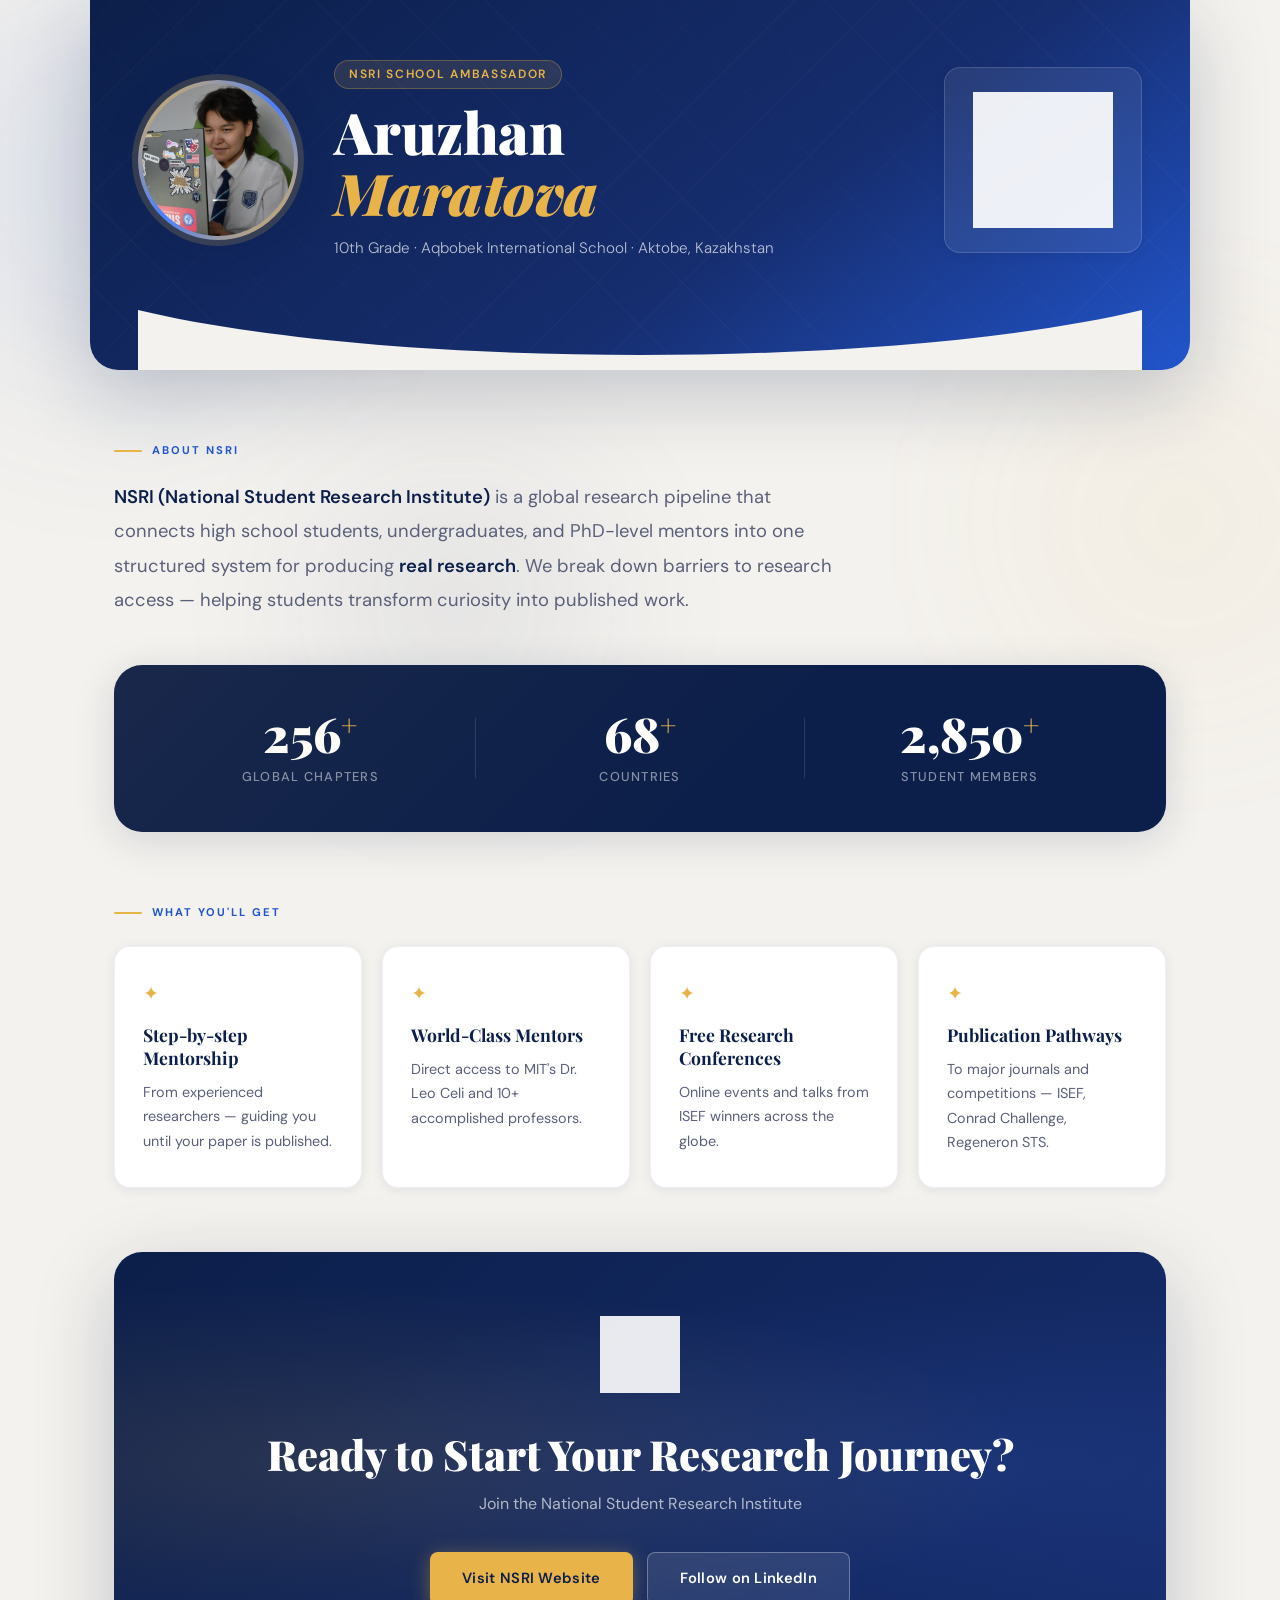
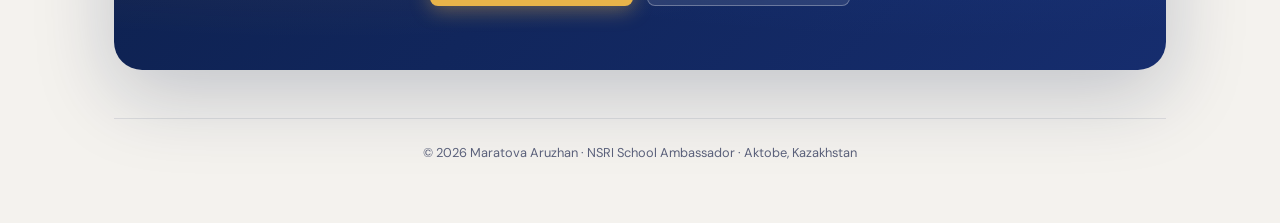
==== index.html @ dcc6707f "Update index.html" ====
<!DOCTYPE html>
<html lang="en">
<head>
  <meta charset="UTF-8">
  <meta name="viewport" content="width=device-width, initial-scale=1.0">
  <title>Aruzhan Maratova — NSRI Ambassador</title>
  <link rel="icon" type="image/png" href="assets/nsri-logo.png//Z">
  <link href="https://fonts.googleapis.com/css2?family=Playfair+Display:wght@700;900&family=DM+Sans:wght@300;400;500;600&display=swap" rel="stylesheet">
  <link rel="stylesheet" href="style.css">
</head>
<body>

  <!-- Ambient background orbs -->
  <div class="bg-orb orb-1"></div>
  <div class="bg-orb orb-2"></div>
  <div class="bg-orb orb-3"></div>

  <div class="page-wrapper">

    <!-- HEADER -->
    <header class="hero">
      <div class="hero-inner">

        <div class="profile-block">
          <div class="photo-ring">
            <img src="assets/aruzhan.jpeg"
                 alt="Aruzhan Maratova"
                 class="profile-photo">
          </div>

          <div class="hero-text">
            <span class="eyebrow">NSRI School Ambassador</span>
            <h1 class="hero-name">Aruzhan<br><em>Maratova</em></h1>
            <p class="hero-sub">10th Grade · Aqbobek International School · Aktobe, Kazakhstan</p>
          </div>
        </div>

        <div class="nsri-badge">
          <img src="[data-uri]"
               alt="NSRI Logo"
               class="nsri-logo-img">
        </div>

      </div>

      <!-- Decorative divider -->
      <div class="hero-divider">
        <svg viewBox="0 0 1200 60" preserveAspectRatio="none">
          <path d="M0,0 C300,60 900,60 1200,0 L1200,60 L0,60 Z" fill="var(--bg)"/>
        </svg>
      </div>
    </header>

    <!-- MAIN -->
    <main>

      <!-- About -->
      <section class="section about-section">
        <div class="section-label">About NSRI</div>
        <p class="about-text">
          <em>NSRI (National Student Research Institute)</em> is a global research pipeline that connects high school students, undergraduates,
          and PhD-level mentors into one structured system for producing <em>real research</em>.
          We break down barriers to research access — helping students transform curiosity into
          published work.
        </p>
      </section>

      <!-- Stats -->
      <section class="stats-band">
        <div class="stat">
          <span class="stat-num">256<span class="stat-plus">+</span></span>
          <span class="stat-lbl">Global Chapters</span>
        </div>
        <div class="stat-sep"></div>
        <div class="stat">
          <span class="stat-num">68<span class="stat-plus">+</span></span>
          <span class="stat-lbl">Countries</span>
        </div>
        <div class="stat-sep"></div>
        <div class="stat">
          <span class="stat-num">2,850<span class="stat-plus">+</span></span>
          <span class="stat-lbl">Student Members</span>
        </div>
      </section>

      <!-- Benefits -->
      <section class="section benefits-section">
        <div class="section-label">What You'll Get</div>

        <div class="benefits-grid">
          <div class="benefit-card">
            <div class="benefit-icon">✦</div>
            <h3>Step-by-step Mentorship</h3>
            <p>From experienced researchers — guiding you until your paper is published.</p>
          </div>
          <div class="benefit-card">
            <div class="benefit-icon">✦</div>
            <h3>World-Class Mentors</h3>
            <p>Direct access to MIT's Dr. Leo Celi and 10+ accomplished professors.</p>
          </div>
          <div class="benefit-card">
            <div class="benefit-icon">✦</div>
            <h3>Free Research Conferences</h3>
            <p>Online events and talks from ISEF winners across the globe.</p>
          </div>
          <div class="benefit-card">
            <div class="benefit-icon">✦</div>
            <h3>Publication Pathways</h3>
            <p>To major journals and competitions — ISEF, Conrad Challenge, Regeneron STS.</p>
          </div>
        </div>
      </section>

      <!-- CTA -->
      <section class="cta-section">
        <div class="cta-inner">
          <img src="[data-uri]" alt="NSRI" class="cta-logo">
          <h2 class="cta-heading">Ready to Start Your Research Journey?</h2>
          <p class="cta-sub">Join the National Student Research Institute</p>
          <div class="cta-buttons">
            <a href="https://divine-set-544592.framer.app/" class="btn btn-primary" target="_blank">Visit NSRI Website</a>
            <a href="https://www.linkedin.com/company/nsri-official/posts/?feedView=all" class="btn btn-outline" target="_blank">Follow on LinkedIn</a>
          </div>
        </div>
      </section>

    </main>

    <footer>
      <p>© 2026 Maratova Aruzhan · NSRI School Ambassador · Aktobe, Kazakhstan</p>
    </footer>

  </div>

  <script src="main.js"></script>
</body>
</html>
---- style.css ----
:root {
  --navy:    #0c1f4a;
  --navy-2:  #162d6e;
  --blue:    #2255cc;
  --blue-lt: #4a7fff;
  --accent:  #e8b44a;    /* warm gold */
  --bg:      #f4f2ee;    /* warm off-white */
  --bg-2:    #ede9e3;
  --text:    #1a1a2e;
  --muted:   #5a607a;
  --white:   #ffffff;

  --font-display: 'Playfair Display', Georgia, serif;
  --font-body:    'DM Sans', system-ui, sans-serif;

  --radius-sm:  8px;
  --radius-md:  16px;
  --radius-lg:  28px;
  --shadow-sm:  0 2px 12px rgba(12,31,74,.08);
  --shadow-md:  0 8px 40px rgba(12,31,74,.14);
  --shadow-lg:  0 24px 80px rgba(12,31,74,.22);
}

*, *::before, *::after { box-sizing: border-box; margin: 0; padding: 0; }

html { scroll-behavior: smooth; }

body {
  font-family: var(--font-body);
  background: var(--bg);
  color: var(--text);
  line-height: 1.6;
  overflow-x: hidden;
}

/* AMBIENT BACKGROUND ORBS */
.bg-orb {
  position: fixed;
  border-radius: 50%;
  filter: blur(90px);
  pointer-events: none;
  z-index: 0;
  opacity: .45;
}
.orb-1 {
  width: 600px; height: 600px;
  background: radial-gradient(circle, #2255cc55, transparent 70%);
  top: -120px; left: -180px;
  animation: drift 18s ease-in-out infinite alternate;
}
.orb-2 {
  width: 500px; height: 500px;
  background: radial-gradient(circle, #e8b44a33, transparent 70%);
  top: 30%; right: -150px;
  animation: drift 22s ease-in-out infinite alternate-reverse;
}
.orb-3 {
  width: 400px; height: 400px;
  background: radial-gradient(circle, #162d6e44, transparent 70%);
  bottom: 10%; left: 20%;
  animation: drift 26s ease-in-out infinite alternate;
}
@keyframes drift {
  from { transform: translate(0,0) scale(1); }
  to   { transform: translate(40px, 30px) scale(1.05); }
}

/* PAGE WRAPPER */
.page-wrapper {
  position: relative;
  z-index: 1;
  max-width: 1100px;
  margin: 0 auto;
  padding: 0 24px 60px;
}

/* HERO / HEADER */
.hero {
  background: linear-gradient(145deg, var(--navy) 0%, var(--navy-2) 60%, var(--blue) 100%);
  border-radius: 0 0 var(--radius-lg) var(--radius-lg);
  margin: 0 -24px;
  padding: 60px 48px 0;
  position: relative;
  overflow: hidden;
  box-shadow: var(--shadow-lg);
}

/* Subtle geometric texture */
.hero::before {
  content: '';
  position: absolute;
  inset: 0;
  background-image:
    repeating-linear-gradient(45deg, rgba(255,255,255,.02) 0, rgba(255,255,255,.02) 1px, transparent 1px, transparent 60px),
    repeating-linear-gradient(-45deg, rgba(255,255,255,.02) 0, rgba(255,255,255,.02) 1px, transparent 1px, transparent 60px);
  pointer-events: none;
}

.hero-inner {
  display: flex;
  align-items: center;
  justify-content: space-between;
  gap: 40px;
  flex-wrap: wrap;
  position: relative;
  z-index: 1;
}

/* Profile block */
.profile-block {
  display: flex;
  align-items: center;
  gap: 36px;
  flex-wrap: wrap;
}

/* Photo ring */
.photo-ring {
  flex-shrink: 0;
  width: 160px; height: 160px;
  border-radius: 50%;
  padding: 4px;
  background: linear-gradient(135deg, var(--accent), var(--blue-lt), var(--accent));
  box-shadow: 0 0 0 6px rgba(232,180,74,.18), var(--shadow-md);
  animation: ring-pulse 4s ease-in-out infinite;
}
@keyframes ring-pulse {
  0%,100% { box-shadow: 0 0 0 6px rgba(232,180,74,.18), var(--shadow-md); }
  50%      { box-shadow: 0 0 0 12px rgba(232,180,74,.08), var(--shadow-md); }
}

.profile-photo {
  width: 100%; height: 100%;
  border-radius: 50%;
  object-fit: cover;
  object-position: center top;
  display: block;
}

/* Hero text */
.eyebrow {
  display: inline-block;
  font-size: .75rem;
  font-weight: 600;
  letter-spacing: .14em;
  text-transform: uppercase;
  color: var(--accent);
  background: rgba(232,180,74,.12);
  border: 1px solid rgba(232,180,74,.3);
  padding: 4px 14px;
  border-radius: 100px;
  margin-bottom: 12px;
}

.hero-name {
  font-family: var(--font-display);
  font-size: clamp(2.4rem, 5vw, 3.6rem);
  font-weight: 900;
  color: var(--white);
  line-height: 1.05;
  letter-spacing: -.01em;
  margin-bottom: 14px;
}
.hero-name em {
  font-style: italic;
  color: var(--accent);
}

.hero-sub {
  font-size: .95rem;
  color: rgba(255,255,255,.7);
  font-weight: 300;
}

/* NSRI badge */
.nsri-badge {
  flex-shrink: 0;
  background: rgba(255,255,255,.08);
  border: 1px solid rgba(255,255,255,.15);
  backdrop-filter: blur(12px);
  -webkit-backdrop-filter: blur(12px);
  border-radius: var(--radius-md);
  padding: 24px 28px;
  display: flex;
  align-items: center;
  justify-content: center;
  box-shadow: var(--shadow-sm);
  transition: transform .3s ease, box-shadow .3s ease;
}
.nsri-badge:hover {
  transform: translateY(-4px);
  box-shadow: var(--shadow-md);
}
.nsri-logo-img {
  width: 140px;
  filter: brightness(0) invert(1);
  opacity: .92;
}

/* Hero wave divider */
.hero-divider {
  margin-top: 50px;
  line-height: 0;
}
.hero-divider svg { width: 100%; height: 60px; }

/* SECTIONS */
.section {
  padding: 64px 0 0;
}

.section-label {
  display: inline-flex;
  align-items: center;
  gap: 10px;
  font-size: .7rem;
  font-weight: 700;
  letter-spacing: .18em;
  text-transform: uppercase;
  color: var(--blue);
  margin-bottom: 20px;
}
.section-label::before {
  content: '';
  display: block;
  width: 28px; height: 2px;
  background: var(--accent);
  border-radius: 2px;
}

/* About text */
.about-text {
  font-size: 1.15rem;
  line-height: 1.85;
  color: var(--muted);
  max-width: 720px;
}
.about-text em {
  color: var(--navy);
  font-style: normal;
  font-weight: 600;
}

/* STATS BAND */
.stats-band {
  display: flex;
  align-items: center;
  justify-content: center;
  gap: 0;
  background: var(--navy);
  border-radius: var(--radius-lg);
  margin-top: 48px;
  padding: 44px 32px;
  box-shadow: var(--shadow-md);
  overflow: hidden;
  position: relative;
}
.stats-band::after {
  content: '';
  position: absolute;
  inset: 0;
  background: linear-gradient(135deg, rgba(232,180,74,.06) 0%, transparent 60%);
  pointer-events: none;
}

.stat {
  flex: 1;
  text-align: center;
  padding: 0 24px;
}
.stat-num {
  display: block;
  font-family: var(--font-display);
  font-size: clamp(2rem, 4vw, 3rem);
  font-weight: 900;
  color: var(--white);
  line-height: 1;
  margin-bottom: 6px;
}
.stat-plus {
  color: var(--accent);
  font-size: .6em;
  vertical-align: super;
}
.stat-lbl {
  font-size: .8rem;
  text-transform: uppercase;
  letter-spacing: .1em;
  color: rgba(255,255,255,.5);
  font-weight: 500;
}
.stat-sep {
  width: 1px;
  height: 60px;
  background: rgba(255,255,255,.12);
  flex-shrink: 0;
}

/* BENEFITS GRID */
.benefits-grid {
  display: grid;
  grid-template-columns: repeat(auto-fit, minmax(240px, 1fr));
  gap: 20px;
  margin-top: 4px;
}

.benefit-card {
  background: var(--white);
  border: 1px solid rgba(12,31,74,.07);
  border-radius: var(--radius-md);
  padding: 32px 28px;
  box-shadow: var(--shadow-sm);
  transition: transform .3s ease, box-shadow .3s ease, border-color .3s ease;
  position: relative;
  overflow: hidden;
}
.benefit-card::before {
  content: '';
  position: absolute;
  top: 0; left: 0; right: 0;
  height: 3px;
  background: linear-gradient(90deg, var(--blue), var(--accent));
  transform: scaleX(0);
  transform-origin: left;
  transition: transform .4s ease;
}
.benefit-card:hover {
  transform: translateY(-6px);
  box-shadow: var(--shadow-md);
  border-color: rgba(34,85,204,.15);
}
.benefit-card:hover::before { transform: scaleX(1); }

.benefit-icon {
  font-size: 1.2rem;
  color: var(--accent);
  margin-bottom: 14px;
  display: block;
}
.benefit-card h3 {
  font-family: var(--font-display);
  font-size: 1.1rem;
  font-weight: 700;
  color: var(--navy);
  margin-bottom: 10px;
  line-height: 1.3;
}
.benefit-card p {
  font-size: .9rem;
  color: var(--muted);
  line-height: 1.7;
}

/* CTA SECTION */
.cta-section {
  margin-top: 64px;
  background: linear-gradient(135deg, var(--navy) 0%, var(--navy-2) 100%);
  border-radius: var(--radius-lg);
  padding: 64px 48px;
  text-align: center;
  position: relative;
  overflow: hidden;
  box-shadow: var(--shadow-lg);
}
.cta-section::before {
  content: '';
  position: absolute;
  inset: 0;
  background:
    radial-gradient(ellipse at 20% 50%, rgba(232,180,74,.12) 0%, transparent 60%),
    radial-gradient(ellipse at 80% 50%, rgba(74,127,255,.12) 0%, transparent 60%);
  pointer-events: none;
}
.cta-inner { position: relative; z-index: 1; }

.cta-logo {
  width: 80px;
  filter: brightness(0) invert(1);
  opacity: .9;
  margin-bottom: 28px;
}
.cta-heading {
  font-family: var(--font-display);
  font-size: clamp(1.8rem, 3.5vw, 2.6rem);
  font-weight: 900;
  color: var(--white);
  margin-bottom: 12px;
  line-height: 1.2;
}
.cta-sub {
  font-size: 1rem;
  color: rgba(255,255,255,.65);
  margin-bottom: 36px;
}
.cta-buttons {
  display: flex;
  gap: 14px;
  justify-content: center;
  flex-wrap: wrap;
}

/* BUTTONS */
.btn {
  display: inline-flex;
  align-items: center;
  padding: 14px 32px;
  border-radius: var(--radius-sm);
  font-family: var(--font-body);
  font-size: .92rem;
  font-weight: 600;
  text-decoration: none;
  letter-spacing: .02em;
  transition: transform .25s ease, box-shadow .25s ease, background .25s ease;
}
.btn-primary {
  background: var(--accent);
  color: var(--navy);
  box-shadow: 0 4px 20px rgba(232,180,74,.4);
}
.btn-primary:hover {
  transform: translateY(-3px);
  box-shadow: 0 8px 32px rgba(232,180,74,.55);
  background: #f0c060;
}
.btn-outline {
  background: rgba(255,255,255,.1);
  color: var(--white);
  border: 1.5px solid rgba(255,255,255,.3);
  backdrop-filter: blur(8px);
}
.btn-outline:hover {
  transform: translateY(-3px);
  background: rgba(255,255,255,.18);
  border-color: rgba(255,255,255,.5);
}

/* FOOTER */
footer {
  text-align: center;
  margin-top: 48px;
  padding-top: 24px;
  border-top: 1px solid rgba(12,31,74,.1);
  font-size: .8rem;
  color: var(--muted);
}

/* ENTRANCE ANIMATIONS */
.fade-up {
  opacity: 0;
  transform: translateY(28px);
  transition: opacity .7s ease, transform .7s ease;
}
.fade-up.visible {
  opacity: 1;
  transform: translateY(0);
}

/* RESPONSIVE */
@media (max-width: 700px) {
  .page-wrapper { padding: 0 16px 40px; }
  .hero { padding: 40px 24px 0; margin: 0 -16px; }
  .hero-inner { flex-direction: column; align-items: flex-start; gap: 24px; }
  .nsri-badge { align-self: flex-end; }
  .nsri-logo-img { width: 100px; }
  .profile-block { gap: 20px; }
  .photo-ring { width: 120px; height: 120px; }
  .stats-band { flex-direction: column; gap: 28px; padding: 36px 24px; }
  .stat-sep { width: 60px; height: 1px; }
  .cta-section { padding: 44px 24px; }
  .benefits-grid { grid-template-columns: 1fr; }
}
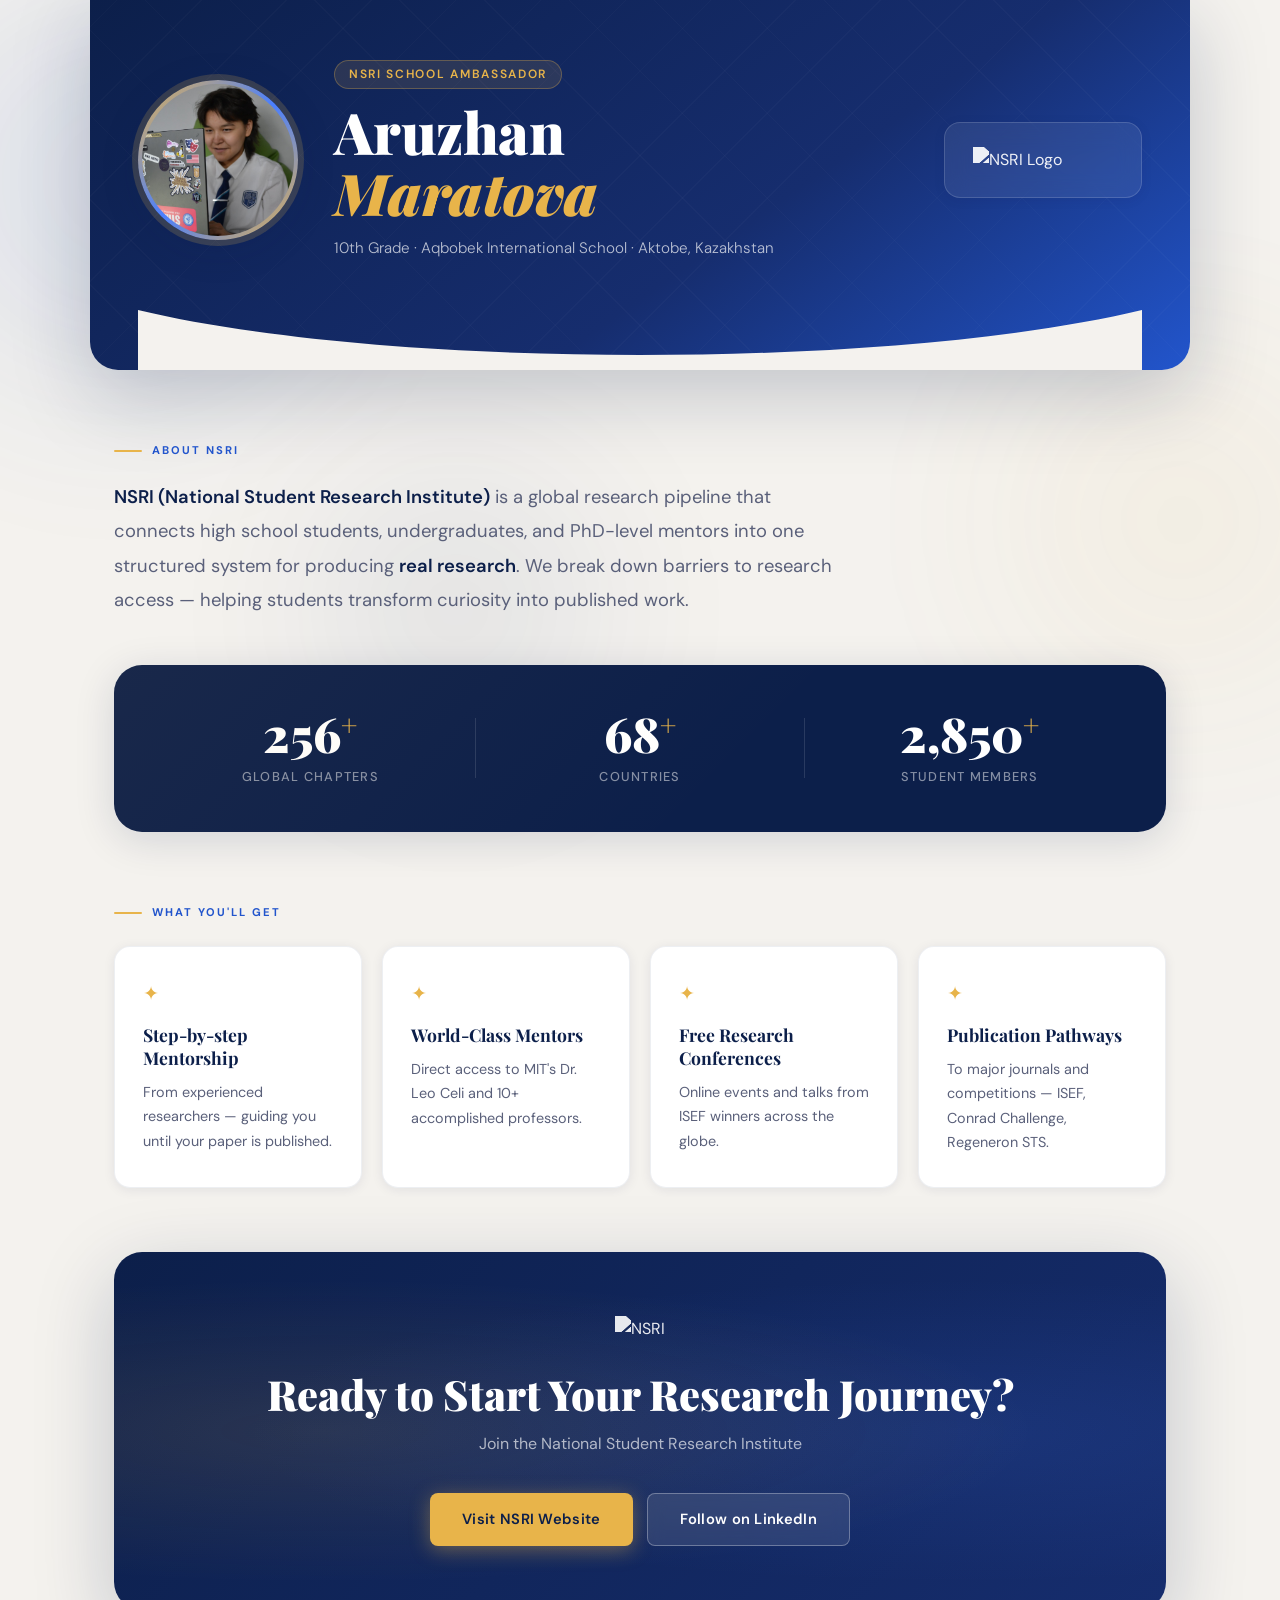
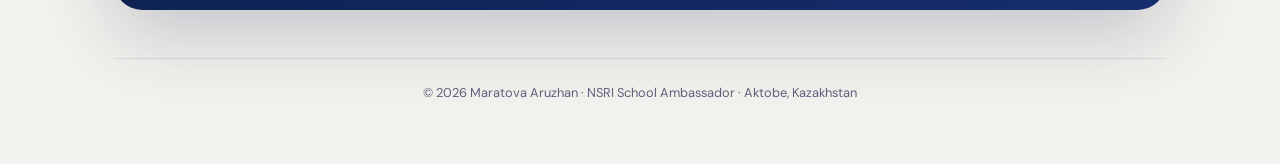
==== commit 5f69c72a: "Update index.html" ====
--- a/index.html
+++ b/index.html
@@ -36,7 +36,7 @@
         </div>
 
         <div class="nsri-badge">
-          <img src="[data-uri]"
+          <img src="assets/nsri-logo.png//Z"
                alt="NSRI Logo"
                class="nsri-logo-img">
         </div>
@@ -114,7 +114,7 @@
       <!-- CTA -->
       <section class="cta-section">
         <div class="cta-inner">
-          <img src="[data-uri]" alt="NSRI" class="cta-logo">
+          <img src="assets/nsri-logo.png//Z" alt="NSRI" class="cta-logo">
           <h2 class="cta-heading">Ready to Start Your Research Journey?</h2>
           <p class="cta-sub">Join the National Student Research Institute</p>
           <div class="cta-buttons">
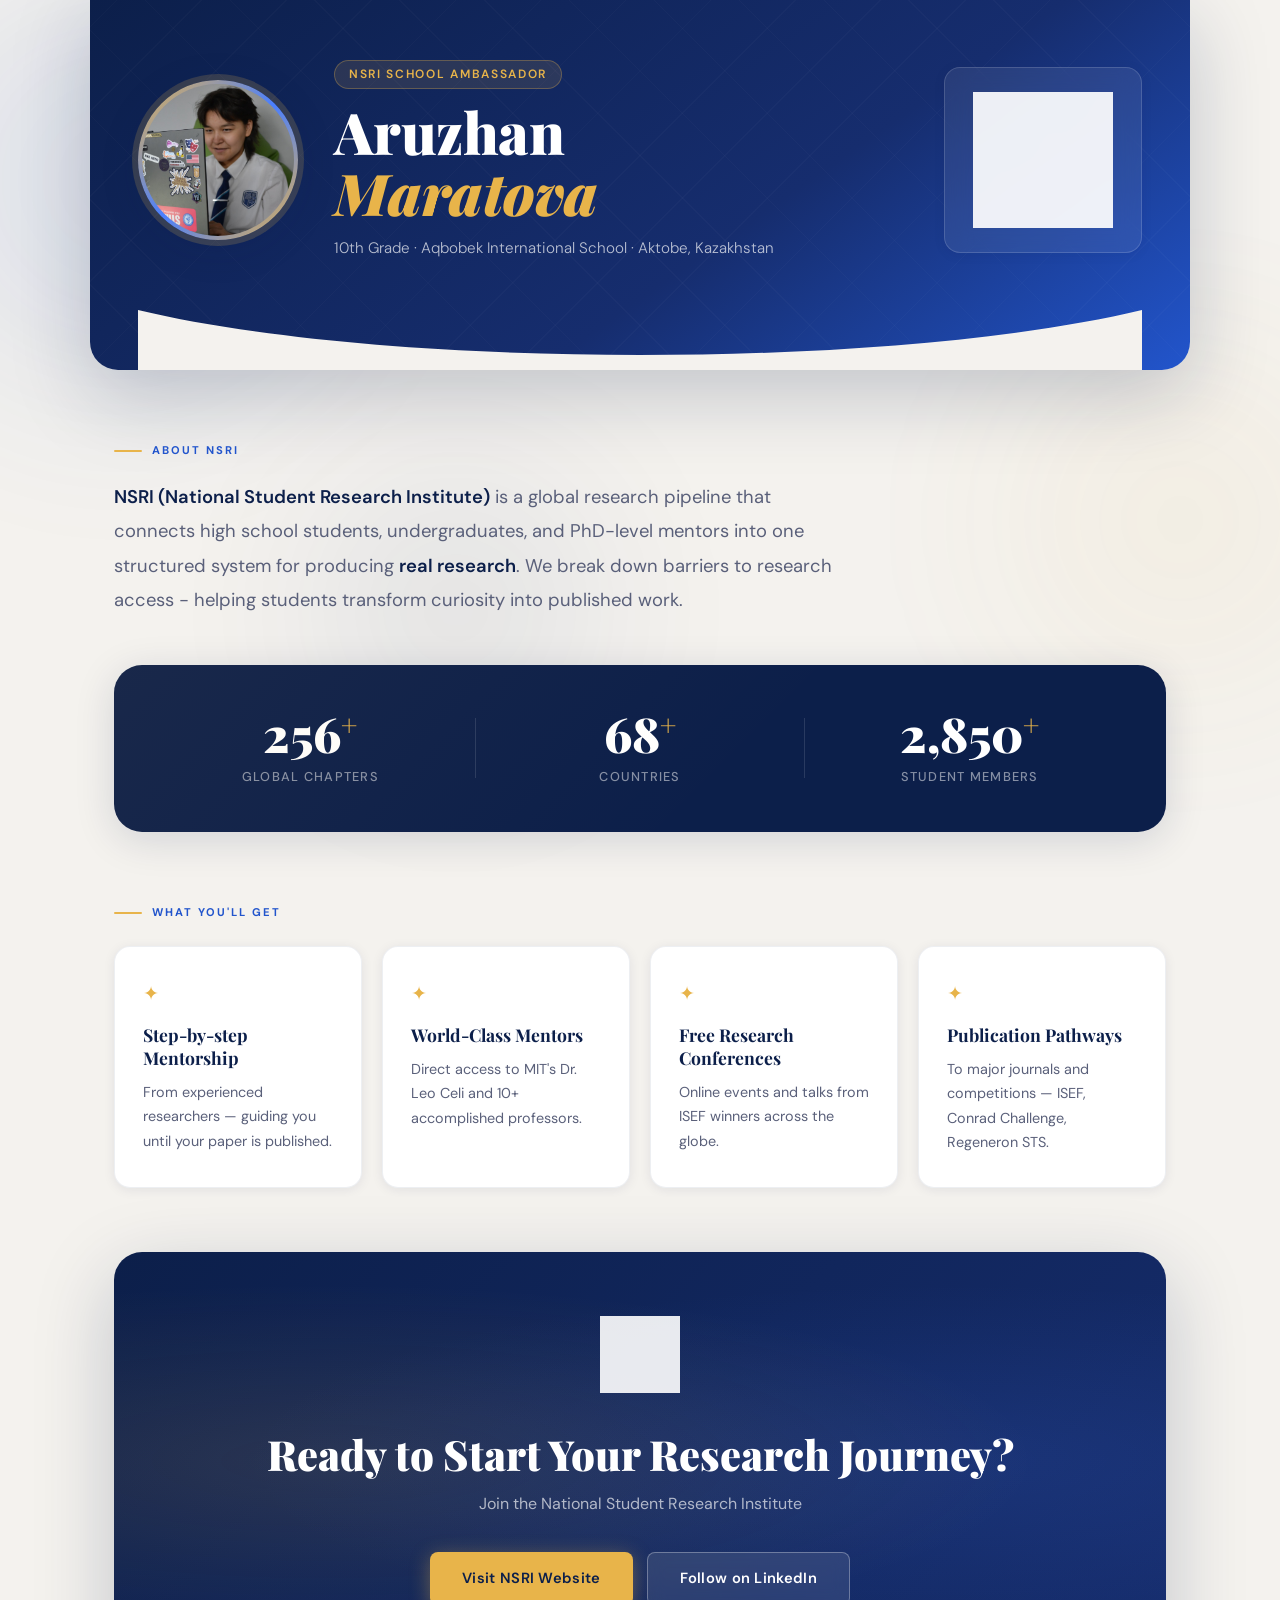
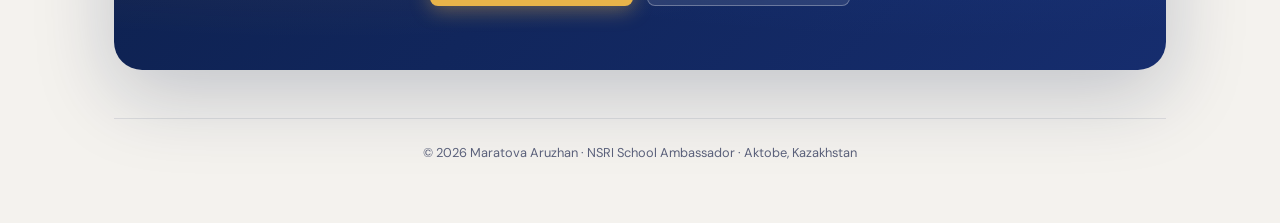
==== commit 71fa5f8a: "Update index.html" ====
--- a/index.html
+++ b/index.html
@@ -3,7 +3,7 @@
 <head>
   <meta charset="UTF-8">
   <meta name="viewport" content="width=device-width, initial-scale=1.0">
-  <title>Aruzhan Maratova — NSRI Ambassador</title>
+  <title>Aruzhan Maratova - NSRI Ambassador</title>
   <link rel="icon" type="image/png" href="assets/nsri-logo.png//Z">
   <link href="https://fonts.googleapis.com/css2?family=Playfair+Display:wght@700;900&family=DM+Sans:wght@300;400;500;600&display=swap" rel="stylesheet">
   <link rel="stylesheet" href="style.css">
@@ -36,7 +36,7 @@
         </div>
 
         <div class="nsri-badge">
-          <img src="assets/nsri-logo.png//Z"
+          <img src="assets/nsri-logo.png"
                alt="NSRI Logo"
                class="nsri-logo-img">
         </div>
@@ -60,7 +60,7 @@
         <p class="about-text">
           <em>NSRI (National Student Research Institute)</em> is a global research pipeline that connects high school students, undergraduates,
           and PhD-level mentors into one structured system for producing <em>real research</em>.
-          We break down barriers to research access — helping students transform curiosity into
+          We break down barriers to research access - helping students transform curiosity into
           published work.
         </p>
       </section>
@@ -114,7 +114,7 @@
       <!-- CTA -->
       <section class="cta-section">
         <div class="cta-inner">
-          <img src="assets/nsri-logo.png//Z" alt="NSRI" class="cta-logo">
+          <img src="assets/nsri-logo.png" alt="NSRI" class="cta-logo">
           <h2 class="cta-heading">Ready to Start Your Research Journey?</h2>
           <p class="cta-sub">Join the National Student Research Institute</p>
           <div class="cta-buttons">
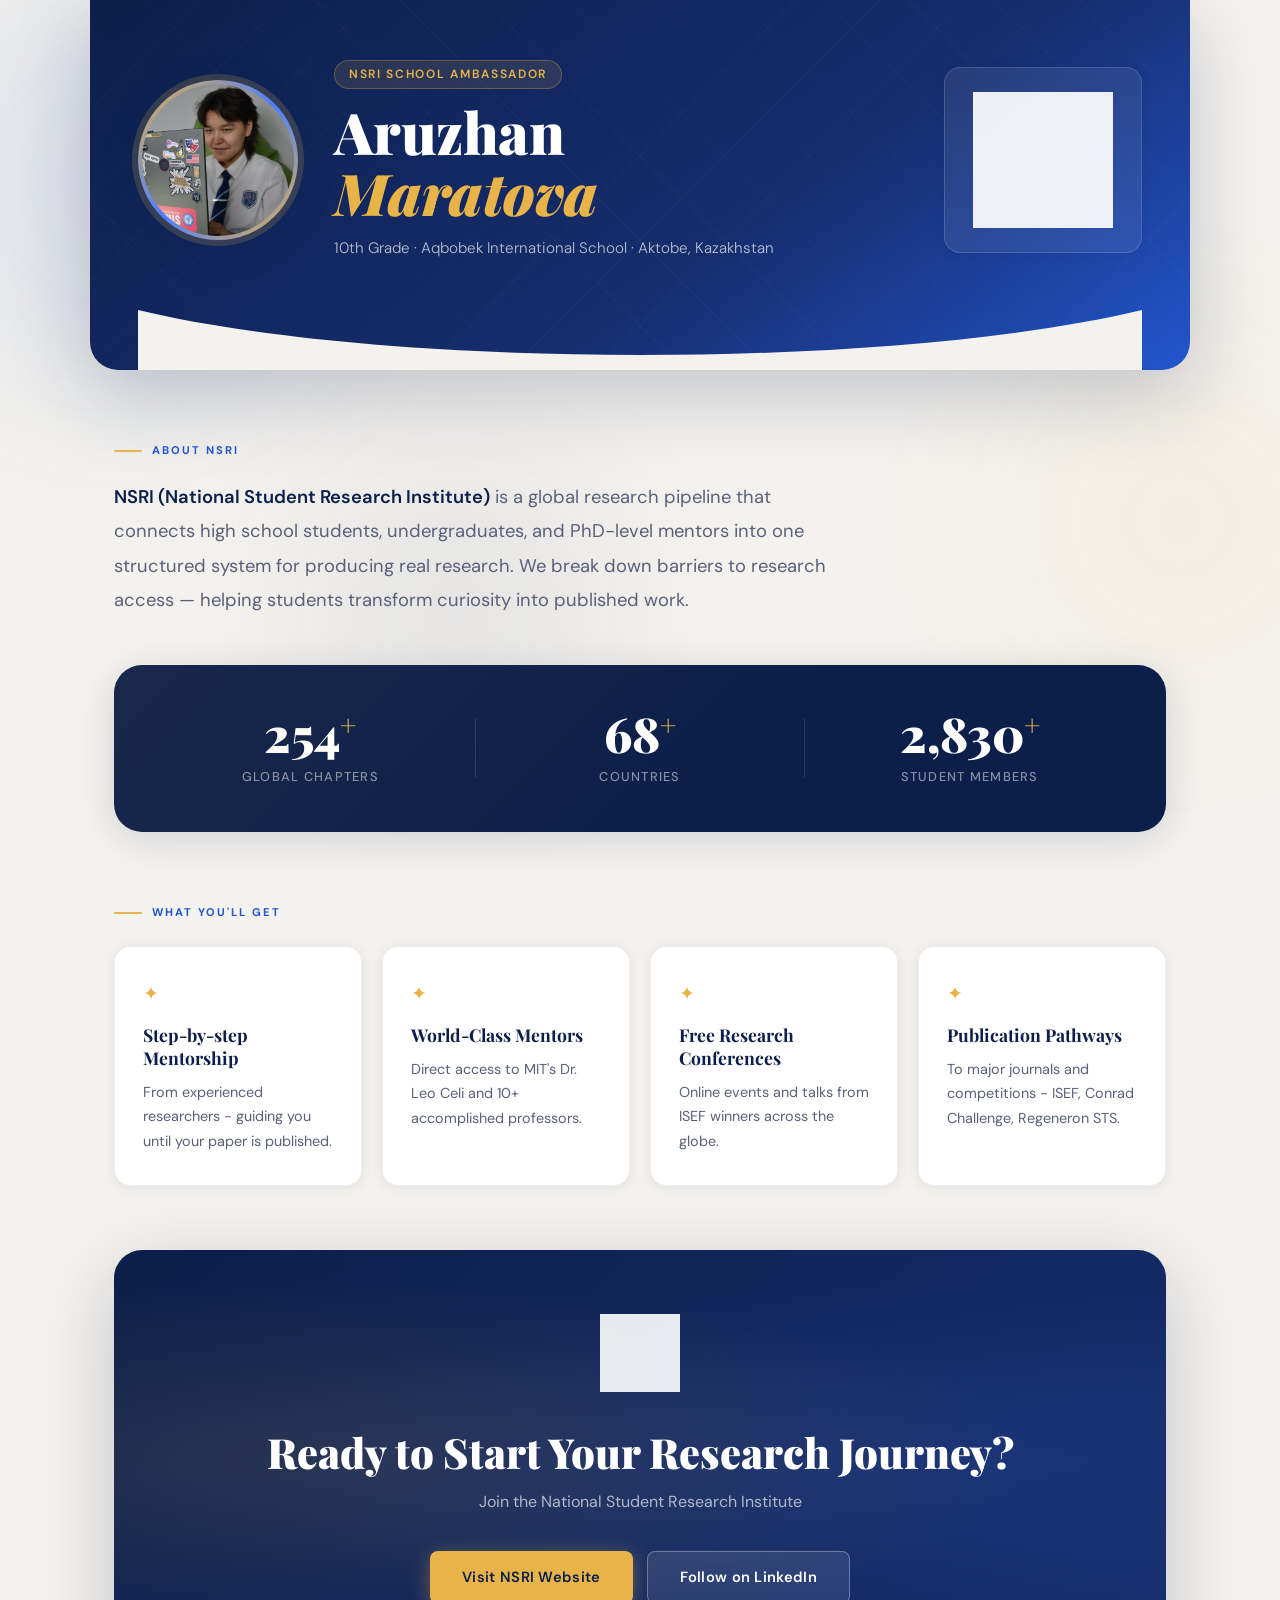
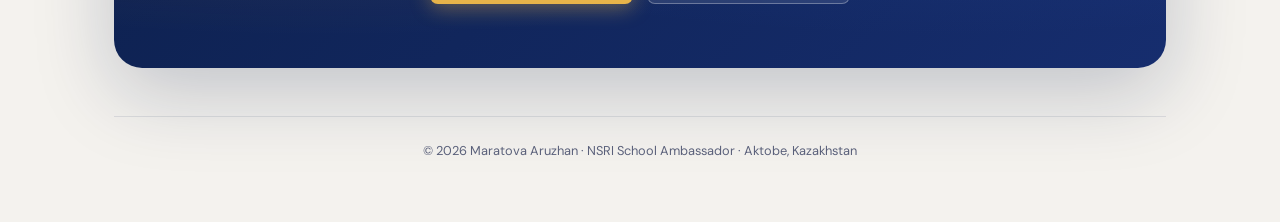
==== commit 0df5330f: "Update index.html" ====
--- a/index.html
+++ b/index.html
@@ -3,8 +3,8 @@
 <head>
   <meta charset="UTF-8">
   <meta name="viewport" content="width=device-width, initial-scale=1.0">
-  <title>Aruzhan Maratova - NSRI Ambassador</title>
-  <link rel="icon" type="image/png" href="assets/nsri-logo.png//Z">
+  <title>Maratova Aruzhan - NSRI Ambassador</title>
+  <link rel="icon" type="image/png" href="assets/nsri-logo.png">
   <link href="https://fonts.googleapis.com/css2?family=Playfair+Display:wght@700;900&family=DM+Sans:wght@300;400;500;600&display=swap" rel="stylesheet">
   <link rel="stylesheet" href="style.css">
 </head>
@@ -59,8 +59,9 @@
         <div class="section-label">About NSRI</div>
         <p class="about-text">
           <em>NSRI (National Student Research Institute)</em> is a global research pipeline that connects high school students, undergraduates,
-          and PhD-level mentors into one structured system for producing <em>real research</em>.
-          We break down barriers to research access - helping students transform curiosity into
+          and PhD-level mentors into one structured system for producing real research.  
+          
+          We break down barriers to research access — helping students transform curiosity into
           published work.
         </p>
       </section>
@@ -91,7 +92,7 @@
           <div class="benefit-card">
             <div class="benefit-icon">✦</div>
             <h3>Step-by-step Mentorship</h3>
-            <p>From experienced researchers — guiding you until your paper is published.</p>
+            <p>From experienced researchers - guiding you until your paper is published.</p>
           </div>
           <div class="benefit-card">
             <div class="benefit-icon">✦</div>
@@ -106,7 +107,7 @@
           <div class="benefit-card">
             <div class="benefit-icon">✦</div>
             <h3>Publication Pathways</h3>
-            <p>To major journals and competitions — ISEF, Conrad Challenge, Regeneron STS.</p>
+            <p>To major journals and competitions - ISEF, Conrad Challenge, Regeneron STS.</p>
           </div>
         </div>
       </section>
--- a/style.css
+++ b/style.css
@@ -124,6 +124,7 @@
   background: linear-gradient(135deg, var(--accent), var(--blue-lt), var(--accent));
   box-shadow: 0 0 0 6px rgba(232,180,74,.18), var(--shadow-md);
   animation: ring-pulse 4s ease-in-out infinite;
+  overflow: hidden;
 }
 @keyframes ring-pulse {
   0%,100% { box-shadow: 0 0 0 6px rgba(232,180,74,.18), var(--shadow-md); }
@@ -131,7 +132,7 @@
 }
 
 .profile-photo {
-  width: 100%; height: 100%;
+  width: 152px; height: 152px;
   border-radius: 50%;
   object-fit: cover;
   object-position: center top;
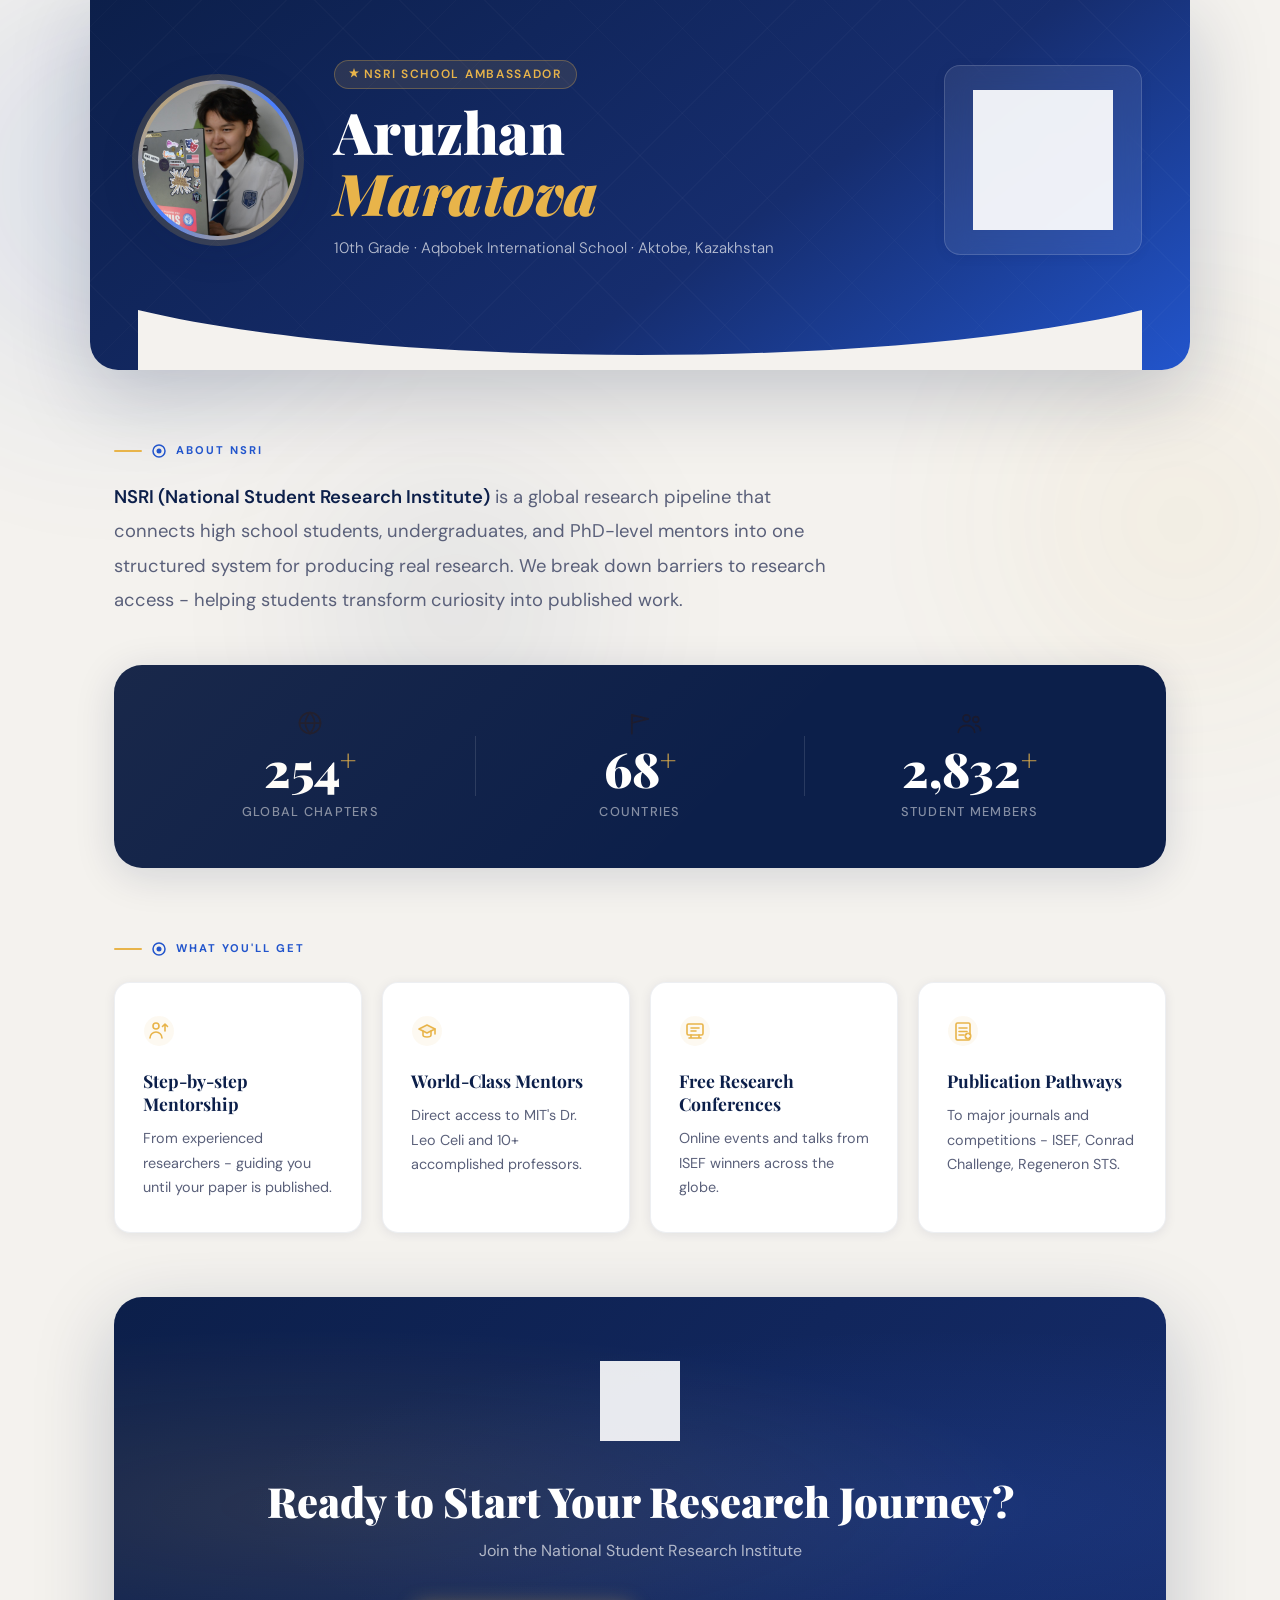
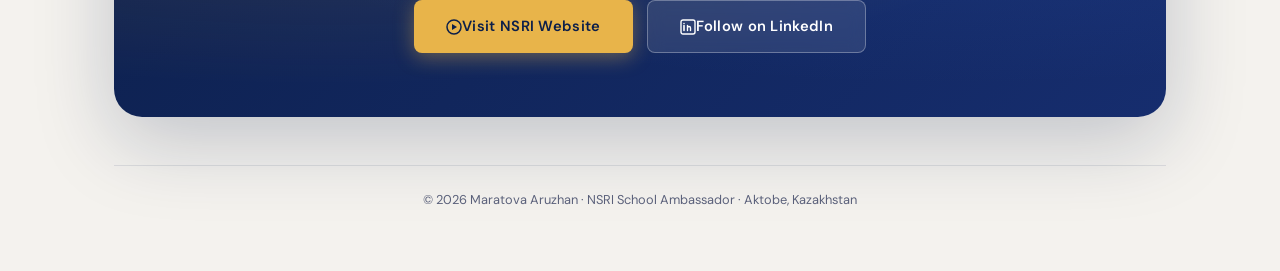
==== commit e8ecd27f: "Update index.html" ====
--- a/index.html
+++ b/index.html
@@ -3,124 +3,228 @@
 <head>
   <meta charset="UTF-8">
   <meta name="viewport" content="width=device-width, initial-scale=1.0">
-  <title>Maratova Aruzhan - NSRI Ambassador</title>
+  <title>Maratova Aruzhan — NSRI School Ambassador</title>
+  <meta name="description" content="Aruzhan Maratova, NSRI School Ambassador at Aqbobek International School, Aktobe, Kazakhstan.">
+
+  <!-- Favicon -->
   <link rel="icon" type="image/png" href="assets/nsri-logo.png">
-  <link href="https://fonts.googleapis.com/css2?family=Playfair+Display:wght@700;900&family=DM+Sans:wght@300;400;500;600&display=swap" rel="stylesheet">
+
+  <!-- Fonts -->
+  <link rel="preconnect" href="https://fonts.googleapis.com">
+  <link rel="preconnect" href="https://fonts.gstatic.com" crossorigin>
+  <link href="https://fonts.googleapis.com/css2?family=Playfair+Display:ital,wght@0,700;0,900;1,700&family=DM+Sans:wght@300;400;500;600&display=swap" rel="stylesheet">
+
+  <!-- Styles -->
   <link rel="stylesheet" href="style.css">
 </head>
 <body>
 
-  <!-- Ambient background orbs -->
-  <div class="bg-orb orb-1"></div>
-  <div class="bg-orb orb-2"></div>
-  <div class="bg-orb orb-3"></div>
+  <!-- Ambient orbs -->
+  <div class="bg-orb orb-1" aria-hidden="true"></div>
+  <div class="bg-orb orb-2" aria-hidden="true"></div>
+  <div class="bg-orb orb-3" aria-hidden="true"></div>
 
   <div class="page-wrapper">
 
-    <!-- HEADER -->
+    <!-- HERO -->
     <header class="hero">
       <div class="hero-inner">
 
         <div class="profile-block">
           <div class="photo-ring">
-            <img src="assets/aruzhan.jpeg"
-                 alt="Aruzhan Maratova"
-                 class="profile-photo">
+            <img
+              src="assets/aruzhan.jpeg"
+              alt="Aruzhan Maratova"
+              class="profile-photo"
+              width="160" height="160"
+              loading="eager"
+              decoding="async"
+            >
           </div>
 
           <div class="hero-text">
-            <span class="eyebrow">NSRI School Ambassador</span>
+            <span class="eyebrow">
+              <!-- Star icon -->
+              <svg width="10" height="10" viewBox="0 0 10 10" aria-hidden="true" focusable="false">
+                <path d="M5 0l1.2 3.6H10L7 5.8l1.2 3.6L5 7.2 1.8 9.4 3 5.8 0 3.6h3.8z" fill="currentColor"/>
+              </svg>
+              NSRI School Ambassador
+            </span>
             <h1 class="hero-name">Aruzhan<br><em>Maratova</em></h1>
             <p class="hero-sub">10th Grade · Aqbobek International School · Aktobe, Kazakhstan</p>
           </div>
         </div>
 
         <div class="nsri-badge">
-          <img src="assets/nsri-logo.png"
-               alt="NSRI Logo"
-               class="nsri-logo-img">
+          <img
+            src="assets/nsri-logo.png"
+            alt="National Student Research Institute"
+            class="nsri-logo-img"
+            width="140" height="140"
+            loading="eager"
+            decoding="async"
+          >
         </div>
 
       </div>
 
-      <!-- Decorative divider -->
-      <div class="hero-divider">
-        <svg viewBox="0 0 1200 60" preserveAspectRatio="none">
+      <!-- Wave divider -->
+      <div class="hero-divider" aria-hidden="true">
+        <svg viewBox="0 0 1200 60" preserveAspectRatio="none" xmlns="http://www.w3.org/2000/svg">
           <path d="M0,0 C300,60 900,60 1200,0 L1200,60 L0,60 Z" fill="var(--bg)"/>
         </svg>
       </div>
     </header>
 
-    <!-- MAIN -->
     <main>
 
-      <!-- About -->
+      <!-- ABOUT -->
       <section class="section about-section">
-        <div class="section-label">About NSRI</div>
+        <p class="section-label">
+          <svg class="label-icon" width="14" height="14" viewBox="0 0 14 14" aria-hidden="true" focusable="false">
+            <circle cx="7" cy="7" r="6" fill="none" stroke="currentColor" stroke-width="1.5"/>
+            <circle cx="7" cy="7" r="2.5" fill="currentColor"/>
+          </svg>
+          About NSRI
+        </p>
         <p class="about-text">
-          <em>NSRI (National Student Research Institute)</em> is a global research pipeline that connects high school students, undergraduates,
-          and PhD-level mentors into one structured system for producing real research.  
-          
-          We break down barriers to research access — helping students transform curiosity into
-          published work.
+          <em>NSRI (National Student Research Institute)</em> is a global research pipeline that connects
+          high school students, undergraduates, and PhD-level mentors into one structured system for
+          producing real research. We break down barriers to research access - helping students
+          transform curiosity into published work.
         </p>
       </section>
 
-      <!-- Stats -->
-      <section class="stats-band">
+      <!-- STATS -->
+      <section class="stats-band" aria-label="NSRI by the numbers">
         <div class="stat">
-          <span class="stat-num">256<span class="stat-plus">+</span></span>
+          <!-- Globe icon -->
+          <svg class="stat-icon" width="28" height="28" viewBox="0 0 24 24" fill="none" aria-hidden="true" focusable="false">
+            <circle cx="12" cy="12" r="9" stroke="currentColor" stroke-width="1.5"/>
+            <path d="M12 3c-2.5 3-4 5.5-4 9s1.5 6 4 9M12 3c2.5 3 4 5.5 4 9s-1.5 6-4 9M3 12h18" stroke="currentColor" stroke-width="1.5" stroke-linecap="round"/>
+          </svg>
+          <span class="stat-num" data-target="256">256<span class="stat-plus">+</span></span>
           <span class="stat-lbl">Global Chapters</span>
         </div>
-        <div class="stat-sep"></div>
+        <div class="stat-sep" aria-hidden="true"></div>
         <div class="stat">
-          <span class="stat-num">68<span class="stat-plus">+</span></span>
+          <!-- Flag icon -->
+          <svg class="stat-icon" width="28" height="28" viewBox="0 0 24 24" fill="none" aria-hidden="true" focusable="false">
+            <path d="M5 21V5" stroke="currentColor" stroke-width="1.5" stroke-linecap="round"/>
+            <path d="M5 5l14 3.5L5 12V5z" stroke="currentColor" stroke-width="1.5" stroke-linejoin="round" fill="currentColor" fill-opacity=".15"/>
+          </svg>
+          <span class="stat-num" data-target="68">68<span class="stat-plus">+</span></span>
           <span class="stat-lbl">Countries</span>
         </div>
-        <div class="stat-sep"></div>
+        <div class="stat-sep" aria-hidden="true"></div>
         <div class="stat">
-          <span class="stat-num">2,850<span class="stat-plus">+</span></span>
+          <!-- People icon -->
+          <svg class="stat-icon" width="28" height="28" viewBox="0 0 24 24" fill="none" aria-hidden="true" focusable="false">
+            <circle cx="9" cy="8" r="3" stroke="currentColor" stroke-width="1.5"/>
+            <circle cx="17" cy="9" r="2.5" stroke="currentColor" stroke-width="1.5"/>
+            <path d="M2 20c0-3.3 3.1-6 7-6s7 2.7 7 6" stroke="currentColor" stroke-width="1.5" stroke-linecap="round"/>
+            <path d="M17 14c2.2.4 4 2.2 4 4.5" stroke="currentColor" stroke-width="1.5" stroke-linecap="round"/>
+          </svg>
+          <span class="stat-num" data-target="2850">2,850<span class="stat-plus">+</span></span>
           <span class="stat-lbl">Student Members</span>
         </div>
       </section>
 
-      <!-- Benefits -->
+      <!-- BENEFITS -->
       <section class="section benefits-section">
-        <div class="section-label">What You'll Get</div>
+        <p class="section-label">
+          <svg class="label-icon" width="14" height="14" viewBox="0 0 14 14" aria-hidden="true" focusable="false">
+            <circle cx="7" cy="7" r="6" fill="none" stroke="currentColor" stroke-width="1.5"/>
+            <circle cx="7" cy="7" r="2.5" fill="currentColor"/>
+          </svg>
+          What You'll Get
+        </p>
 
         <div class="benefits-grid">
-          <div class="benefit-card">
-            <div class="benefit-icon">✦</div>
+
+          <div class="benefit-card">
+            <span class="benefit-icon" aria-hidden="true">
+              <!-- Mentorship: person + arrow up -->
+              <svg width="32" height="32" viewBox="0 0 32 32" fill="none" xmlns="http://www.w3.org/2000/svg">
+                <circle cx="16" cy="16" r="15" fill="currentColor" fill-opacity=".08"/>
+                <circle cx="13" cy="11" r="3" stroke="currentColor" stroke-width="1.6"/>
+                <path d="M7 23c0-3.3 2.7-6 6-6s6 2.7 6 6" stroke="currentColor" stroke-width="1.6" stroke-linecap="round"/>
+                <path d="M22 9v7M22 9l-2.5 2.5M22 9l2.5 2.5" stroke="currentColor" stroke-width="1.6" stroke-linecap="round" stroke-linejoin="round"/>
+              </svg>
+            </span>
             <h3>Step-by-step Mentorship</h3>
             <p>From experienced researchers - guiding you until your paper is published.</p>
           </div>
-          <div class="benefit-card">
-            <div class="benefit-icon">✦</div>
+
+          <div class="benefit-card">
+            <span class="benefit-icon" aria-hidden="true">
+              <!-- Academic cap / world-class -->
+              <svg width="32" height="32" viewBox="0 0 32 32" fill="none" xmlns="http://www.w3.org/2000/svg">
+                <circle cx="16" cy="16" r="15" fill="currentColor" fill-opacity=".08"/>
+                <path d="M8 14l8-4 8 4-8 4-8-4z" stroke="currentColor" stroke-width="1.6" stroke-linejoin="round" fill="currentColor" fill-opacity=".12"/>
+                <path d="M12 16v4c0 1.1 1.8 2 4 2s4-.9 4-2v-4" stroke="currentColor" stroke-width="1.6" stroke-linecap="round"/>
+                <path d="M24 14v5" stroke="currentColor" stroke-width="1.6" stroke-linecap="round"/>
+              </svg>
+            </span>
             <h3>World-Class Mentors</h3>
             <p>Direct access to MIT's Dr. Leo Celi and 10+ accomplished professors.</p>
           </div>
-          <div class="benefit-card">
-            <div class="benefit-icon">✦</div>
+
+          <div class="benefit-card">
+            <span class="benefit-icon" aria-hidden="true">
+              <!-- Conference / presentation -->
+              <svg width="32" height="32" viewBox="0 0 32 32" fill="none" xmlns="http://www.w3.org/2000/svg">
+                <circle cx="16" cy="16" r="15" fill="currentColor" fill-opacity=".08"/>
+                <rect x="8" y="9" width="16" height="11" rx="1.5" stroke="currentColor" stroke-width="1.6"/>
+                <path d="M12 20v3m8-3v3M10 23h12" stroke="currentColor" stroke-width="1.6" stroke-linecap="round"/>
+                <path d="M12 13h8M12 16h5" stroke="currentColor" stroke-width="1.6" stroke-linecap="round"/>
+              </svg>
+            </span>
             <h3>Free Research Conferences</h3>
             <p>Online events and talks from ISEF winners across the globe.</p>
           </div>
-          <div class="benefit-card">
-            <div class="benefit-icon">✦</div>
+
+          <div class="benefit-card">
+            <span class="benefit-icon" aria-hidden="true">
+              <!-- Publication / document -->
+              <svg width="32" height="32" viewBox="0 0 32 32" fill="none" xmlns="http://www.w3.org/2000/svg">
+                <circle cx="16" cy="16" r="15" fill="currentColor" fill-opacity=".08"/>
+                <rect x="9" y="8" width="14" height="17" rx="1.5" stroke="currentColor" stroke-width="1.6"/>
+                <path d="M12 13h8M12 16.5h8M12 20h5" stroke="currentColor" stroke-width="1.6" stroke-linecap="round"/>
+                <circle cx="21" cy="21" r="3.5" fill="var(--accent)" stroke="none"/>
+                <path d="M21 19.5v3M19.5 21h3" stroke="white" stroke-width="1.4" stroke-linecap="round"/>
+              </svg>
+            </span>
             <h3>Publication Pathways</h3>
             <p>To major journals and competitions - ISEF, Conrad Challenge, Regeneron STS.</p>
           </div>
+
         </div>
       </section>
 
       <!-- CTA -->
       <section class="cta-section">
         <div class="cta-inner">
-          <img src="assets/nsri-logo.png" alt="NSRI" class="cta-logo">
+          <img src="assets/nsri-logo.png" alt="NSRI" class="cta-logo" width="80" height="80" loading="lazy" decoding="async">
           <h2 class="cta-heading">Ready to Start Your Research Journey?</h2>
           <p class="cta-sub">Join the National Student Research Institute</p>
           <div class="cta-buttons">
-            <a href="https://divine-set-544592.framer.app/" class="btn btn-primary" target="_blank">Visit NSRI Website</a>
-            <a href="https://www.linkedin.com/company/nsri-official/posts/?feedView=all" class="btn btn-outline" target="_blank">Follow on LinkedIn</a>
+            <a href="https://divine-set-544592.framer.app/" class="btn btn-primary" target="_blank" rel="noopener noreferrer">
+              <svg width="16" height="16" viewBox="0 0 16 16" fill="none" aria-hidden="true" focusable="false">
+                <circle cx="8" cy="8" r="7" stroke="currentColor" stroke-width="1.5"/>
+                <path d="M6 5l5 3-5 3V5z" fill="currentColor"/>
+              </svg>
+              Visit NSRI Website
+            </a>
+            <a href="https://www.linkedin.com/company/nsri-official/posts/?feedView=all" class="btn btn-outline" target="_blank" rel="noopener noreferrer">
+              <!-- LinkedIn icon -->
+              <svg width="16" height="16" viewBox="0 0 16 16" fill="none" aria-hidden="true" focusable="false">
+                <rect x="1" y="1" width="14" height="14" rx="2" stroke="currentColor" stroke-width="1.4"/>
+                <path d="M4 6.5v5M4 4.5v.01" stroke="currentColor" stroke-width="1.6" stroke-linecap="round"/>
+                <path d="M7.5 11.5V9a1.5 1.5 0 013 0v2.5M7.5 6.5v5" stroke="currentColor" stroke-width="1.4" stroke-linecap="round"/>
+              </svg>
+              Follow on LinkedIn
+            </a>
           </div>
         </div>
       </section>
@@ -133,6 +237,6 @@
 
   </div>
 
-  <script src="main.js"></script>
+  <script src="main.js" defer></script>
 </body>
 </html>
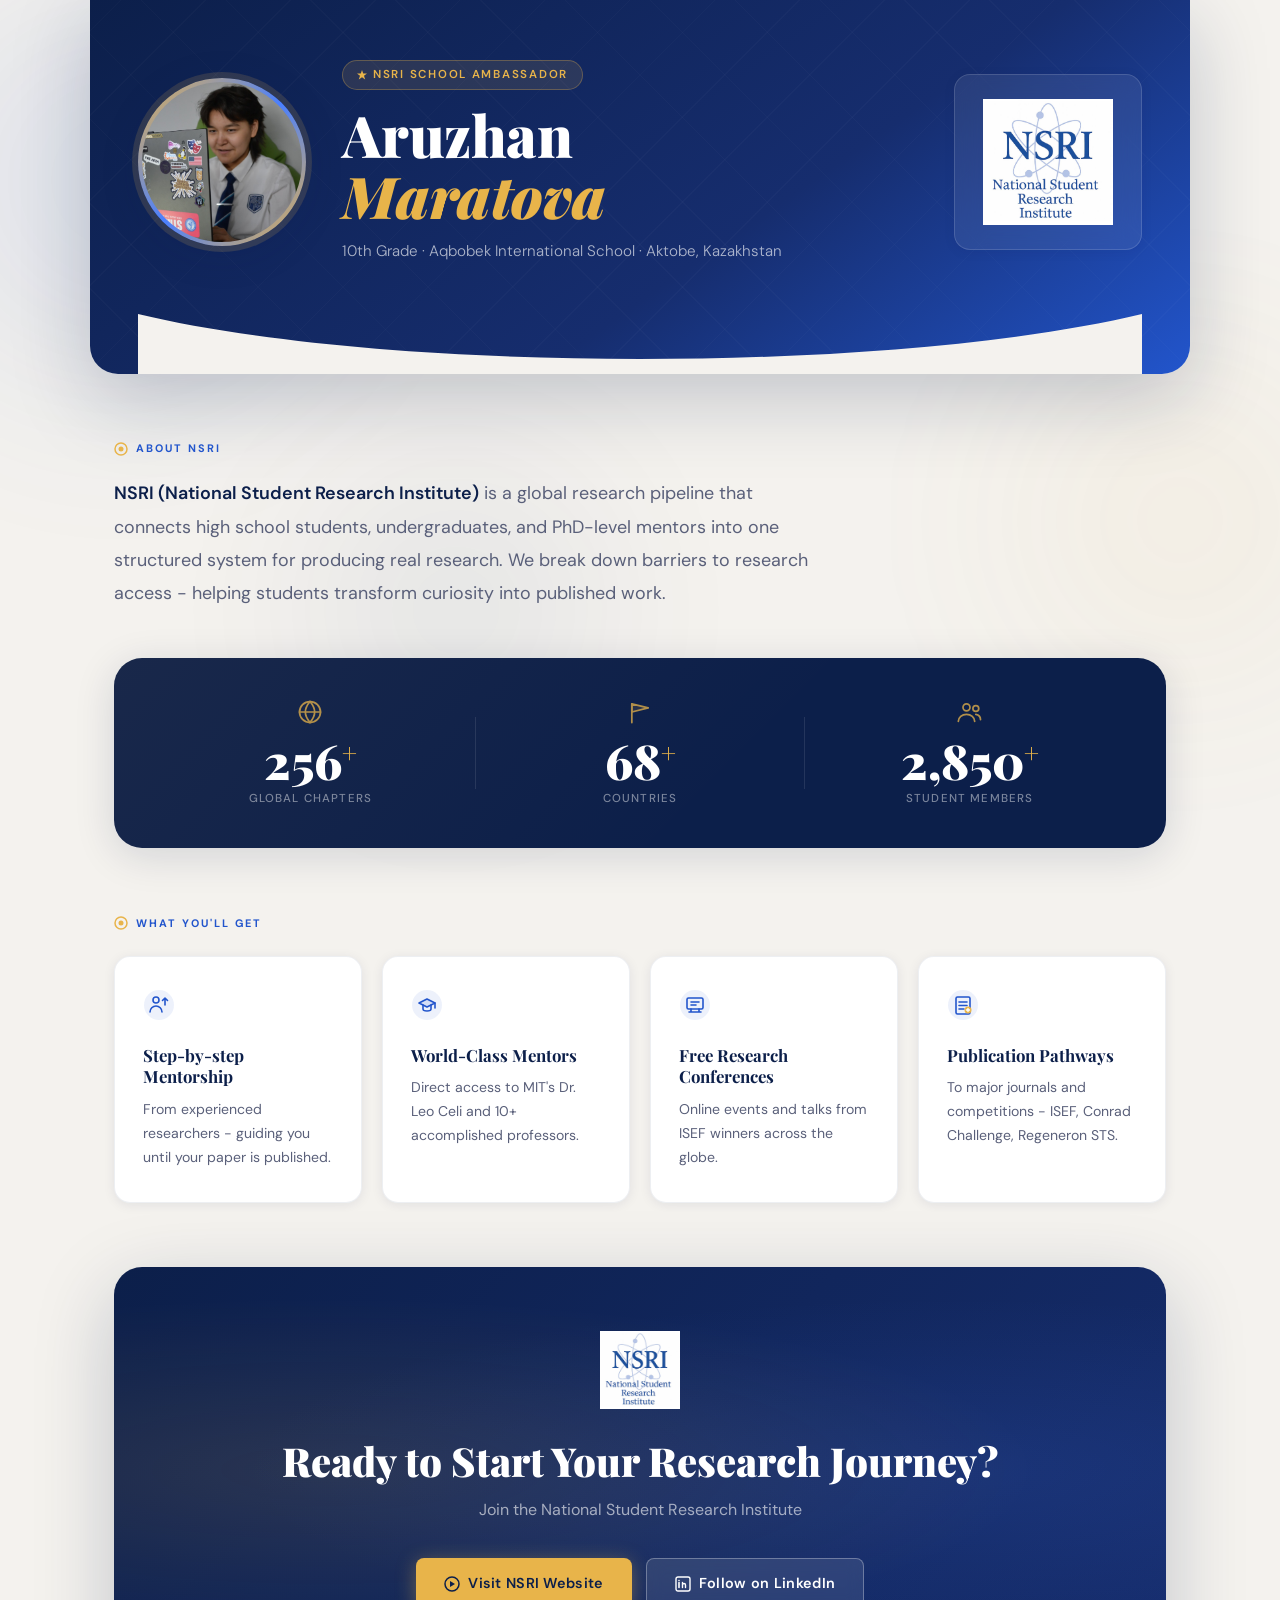
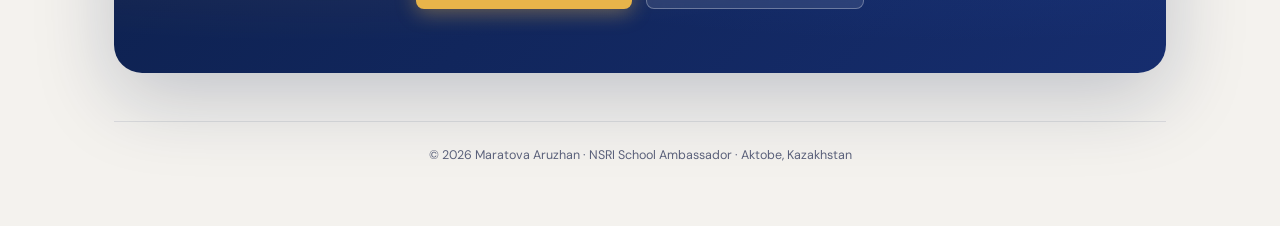
==== commit 8797370f: "Update index.html" ====
--- a/index.html
+++ b/index.html
@@ -103,7 +103,7 @@
             <circle cx="12" cy="12" r="9" stroke="currentColor" stroke-width="1.5"/>
             <path d="M12 3c-2.5 3-4 5.5-4 9s1.5 6 4 9M12 3c2.5 3 4 5.5 4 9s-1.5 6-4 9M3 12h18" stroke="currentColor" stroke-width="1.5" stroke-linecap="round"/>
           </svg>
-          <span class="stat-num" data-target="256">256<span class="stat-plus">+</span></span>
+          <span class="stat-num" data-target="256">256+</span>
           <span class="stat-lbl">Global Chapters</span>
         </div>
         <div class="stat-sep" aria-hidden="true"></div>
@@ -113,7 +113,7 @@
             <path d="M5 21V5" stroke="currentColor" stroke-width="1.5" stroke-linecap="round"/>
             <path d="M5 5l14 3.5L5 12V5z" stroke="currentColor" stroke-width="1.5" stroke-linejoin="round" fill="currentColor" fill-opacity=".15"/>
           </svg>
-          <span class="stat-num" data-target="68">68<span class="stat-plus">+</span></span>
+          <span class="stat-num" data-target="68">68+</span>
           <span class="stat-lbl">Countries</span>
         </div>
         <div class="stat-sep" aria-hidden="true"></div>
@@ -125,7 +125,7 @@
             <path d="M2 20c0-3.3 3.1-6 7-6s7 2.7 7 6" stroke="currentColor" stroke-width="1.5" stroke-linecap="round"/>
             <path d="M17 14c2.2.4 4 2.2 4 4.5" stroke="currentColor" stroke-width="1.5" stroke-linecap="round"/>
           </svg>
-          <span class="stat-num" data-target="2850">2,850<span class="stat-plus">+</span></span>
+          <span class="stat-num" data-target="2850">2,850+</span>
           <span class="stat-lbl">Student Members</span>
         </div>
       </section>
--- a/style.css
+++ b/style.css
@@ -4,9 +4,8 @@
   --navy-2:  #162d6e;
   --blue:    #2255cc;
   --blue-lt: #4a7fff;
-  --accent:  #e8b44a;    /* warm gold */
-  --bg:      #f4f2ee;    /* warm off-white */
-  --bg-2:    #ede9e3;
+  --accent:  #e8b44a;
+  --bg:      #f4f2ee;
   --text:    #1a1a2e;
   --muted:   #5a607a;
   --white:   #ffffff;
@@ -14,17 +13,20 @@
   --font-display: 'Playfair Display', Georgia, serif;
   --font-body:    'DM Sans', system-ui, sans-serif;
 
-  --radius-sm:  8px;
-  --radius-md:  16px;
-  --radius-lg:  28px;
-  --shadow-sm:  0 2px 12px rgba(12,31,74,.08);
-  --shadow-md:  0 8px 40px rgba(12,31,74,.14);
-  --shadow-lg:  0 24px 80px rgba(12,31,74,.22);
-}
-
+  --r-sm: 8px;
+  --r-md: 16px;
+  --r-lg: 28px;
+
+  --sh-sm: 0 2px 12px rgba(12,31,74,.08);
+  --sh-md: 0 8px 40px rgba(12,31,74,.14);
+  --sh-lg: 0 24px 80px rgba(12,31,74,.22);
+}
+
+/* RESET */
 *, *::before, *::after { box-sizing: border-box; margin: 0; padding: 0; }
-
-html { scroll-behavior: smooth; }
+html  { scroll-behavior: smooth; }
+img   { display: block; max-width: 100%; }
+svg   { flex-shrink: 0; }
 
 body {
   font-family: var(--font-body);
@@ -32,16 +34,18 @@
   color: var(--text);
   line-height: 1.6;
   overflow-x: hidden;
-}
-
-/* AMBIENT BACKGROUND ORBS */
+  -webkit-font-smoothing: antialiased;
+}
+
+/* BACKGROUND ORBS */
 .bg-orb {
   position: fixed;
   border-radius: 50%;
   filter: blur(90px);
   pointer-events: none;
   z-index: 0;
-  opacity: .45;
+  opacity: .4;
+  will-change: transform;
 }
 .orb-1 {
   width: 600px; height: 600px;
@@ -63,7 +67,7 @@
 }
 @keyframes drift {
   from { transform: translate(0,0) scale(1); }
-  to   { transform: translate(40px, 30px) scale(1.05); }
+  to   { transform: translate(40px,30px) scale(1.05); }
 }
 
 /* PAGE WRAPPER */
@@ -75,25 +79,23 @@
   padding: 0 24px 60px;
 }
 
-/* HERO / HEADER */
+/* HERO */
 .hero {
   background: linear-gradient(145deg, var(--navy) 0%, var(--navy-2) 60%, var(--blue) 100%);
-  border-radius: 0 0 var(--radius-lg) var(--radius-lg);
+  border-radius: 0 0 var(--r-lg) var(--r-lg);
   margin: 0 -24px;
   padding: 60px 48px 0;
   position: relative;
   overflow: hidden;
-  box-shadow: var(--shadow-lg);
-}
-
-/* Subtle geometric texture */
+  box-shadow: var(--sh-lg);
+}
 .hero::before {
   content: '';
   position: absolute;
   inset: 0;
   background-image:
-    repeating-linear-gradient(45deg, rgba(255,255,255,.02) 0, rgba(255,255,255,.02) 1px, transparent 1px, transparent 60px),
-    repeating-linear-gradient(-45deg, rgba(255,255,255,.02) 0, rgba(255,255,255,.02) 1px, transparent 1px, transparent 60px);
+    repeating-linear-gradient(45deg,  rgba(255,255,255,.018) 0, rgba(255,255,255,.018) 1px, transparent 1px, transparent 60px),
+    repeating-linear-gradient(-45deg, rgba(255,255,255,.018) 0, rgba(255,255,255,.018) 1px, transparent 1px, transparent 60px);
   pointer-events: none;
 }
 
@@ -107,7 +109,7 @@
   z-index: 1;
 }
 
-/* Profile block */
+/* PROFILE */
 .profile-block {
   display: flex;
   align-items: center;
@@ -115,62 +117,60 @@
   flex-wrap: wrap;
 }
 
-/* Photo ring */
+/* Gradient-border ring via padding trick */
 .photo-ring {
   flex-shrink: 0;
-  width: 160px; height: 160px;
+  width: 168px;
+  height: 168px;
   border-radius: 50%;
+  background: linear-gradient(135deg, var(--accent), var(--blue-lt) 50%, var(--accent));
   padding: 4px;
-  background: linear-gradient(135deg, var(--accent), var(--blue-lt), var(--accent));
-  box-shadow: 0 0 0 6px rgba(232,180,74,.18), var(--shadow-md);
+  box-shadow: 0 0 0 6px rgba(232,180,74,.15), var(--sh-md);
   animation: ring-pulse 4s ease-in-out infinite;
-  overflow: hidden;
 }
 @keyframes ring-pulse {
-  0%,100% { box-shadow: 0 0 0 6px rgba(232,180,74,.18), var(--shadow-md); }
-  50%      { box-shadow: 0 0 0 12px rgba(232,180,74,.08), var(--shadow-md); }
-}
-
+  0%,100% { box-shadow: 0 0 0 6px rgba(232,180,74,.15), var(--sh-md); }
+  50%      { box-shadow: 0 0 0 14px rgba(232,180,74,.06), var(--sh-md); }
+}
 .profile-photo {
-  width: 152px; height: 152px;
+  width: 160px;
+  height: 160px;
   border-radius: 50%;
   object-fit: cover;
   object-position: center top;
-  display: block;
 }
 
 /* Hero text */
 .eyebrow {
-  display: inline-block;
-  font-size: .75rem;
+  display: inline-flex;
+  align-items: center;
+  gap: 6px;
+  font-size: .72rem;
   font-weight: 600;
-  letter-spacing: .14em;
+  letter-spacing: .15em;
   text-transform: uppercase;
   color: var(--accent);
   background: rgba(232,180,74,.12);
   border: 1px solid rgba(232,180,74,.3);
-  padding: 4px 14px;
+  padding: 5px 14px;
   border-radius: 100px;
-  margin-bottom: 12px;
+  margin-bottom: 14px;
 }
 
 .hero-name {
   font-family: var(--font-display);
-  font-size: clamp(2.4rem, 5vw, 3.6rem);
+  font-size: clamp(2.2rem, 5vw, 3.6rem);
   font-weight: 900;
   color: var(--white);
   line-height: 1.05;
   letter-spacing: -.01em;
   margin-bottom: 14px;
 }
-.hero-name em {
-  font-style: italic;
-  color: var(--accent);
-}
+.hero-name em { font-style: italic; color: var(--accent); }
 
 .hero-sub {
   font-size: .95rem;
-  color: rgba(255,255,255,.7);
+  color: rgba(255,255,255,.65);
   font-weight: 300;
 }
 
@@ -178,61 +178,49 @@
 .nsri-badge {
   flex-shrink: 0;
   background: rgba(255,255,255,.08);
-  border: 1px solid rgba(255,255,255,.15);
-  backdrop-filter: blur(12px);
-  -webkit-backdrop-filter: blur(12px);
-  border-radius: var(--radius-md);
+  border: 1px solid rgba(255,255,255,.14);
+  backdrop-filter: blur(14px);
+  -webkit-backdrop-filter: blur(14px);
+  border-radius: var(--r-md);
   padding: 24px 28px;
   display: flex;
   align-items: center;
   justify-content: center;
-  box-shadow: var(--shadow-sm);
+  box-shadow: var(--sh-sm);
   transition: transform .3s ease, box-shadow .3s ease;
 }
 .nsri-badge:hover {
   transform: translateY(-4px);
-  box-shadow: var(--shadow-md);
+  box-shadow: var(--sh-md);
 }
 .nsri-logo-img {
-  width: 140px;
-  filter: brightness(0) invert(1);
-  opacity: .92;
-}
-
-/* Hero wave divider */
-.hero-divider {
-  margin-top: 50px;
-  line-height: 0;
-}
+  width: 130px;
+  height: auto;
+}
+
+/* Wave divider */
+.hero-divider { margin-top: 50px; line-height: 0; }
 .hero-divider svg { width: 100%; height: 60px; }
 
-/* SECTIONS */
-.section {
-  padding: 64px 0 0;
-}
+/* SECTION LABELS */
+.section { padding: 64px 0 0; }
 
 .section-label {
   display: inline-flex;
   align-items: center;
-  gap: 10px;
-  font-size: .7rem;
+  gap: 8px;
+  font-size: .68rem;
   font-weight: 700;
   letter-spacing: .18em;
   text-transform: uppercase;
   color: var(--blue);
   margin-bottom: 20px;
 }
-.section-label::before {
-  content: '';
-  display: block;
-  width: 28px; height: 2px;
-  background: var(--accent);
-  border-radius: 2px;
-}
-
-/* About text */
+.label-icon { color: var(--accent); }
+
+/* ABOUT */
 .about-text {
-  font-size: 1.15rem;
+  font-size: 1.12rem;
   line-height: 1.85;
   color: var(--muted);
   max-width: 720px;
@@ -243,17 +231,16 @@
   font-weight: 600;
 }
 
-/* STATS BAND */
+/* STATS */
 .stats-band {
   display: flex;
   align-items: center;
   justify-content: center;
-  gap: 0;
   background: var(--navy);
-  border-radius: var(--radius-lg);
+  border-radius: var(--r-lg);
   margin-top: 48px;
-  padding: 44px 32px;
-  box-shadow: var(--shadow-md);
+  padding: 40px 32px;
+  box-shadow: var(--sh-md);
   overflow: hidden;
   position: relative;
 }
@@ -267,8 +254,18 @@
 
 .stat {
   flex: 1;
-  text-align: center;
+  display: flex;
+  flex-direction: column;
+  align-items: center;
+  gap: 6px;
   padding: 0 24px;
+  position: relative;
+  z-index: 1;
+}
+.stat-icon {
+  color: var(--accent);
+  opacity: .75;
+  margin-bottom: 4px;
 }
 .stat-num {
   display: block;
@@ -277,31 +274,30 @@
   font-weight: 900;
   color: var(--white);
   line-height: 1;
-  margin-bottom: 6px;
 }
 .stat-plus {
   color: var(--accent);
-  font-size: .6em;
+  font-size: .55em;
   vertical-align: super;
 }
 .stat-lbl {
-  font-size: .8rem;
+  font-size: .72rem;
   text-transform: uppercase;
   letter-spacing: .1em;
-  color: rgba(255,255,255,.5);
+  color: rgba(255,255,255,.45);
   font-weight: 500;
 }
 .stat-sep {
   width: 1px;
-  height: 60px;
-  background: rgba(255,255,255,.12);
+  height: 72px;
+  background: rgba(255,255,255,.1);
   flex-shrink: 0;
 }
 
-/* BENEFITS GRID */
+/* BENEFITS */
 .benefits-grid {
   display: grid;
-  grid-template-columns: repeat(auto-fit, minmax(240px, 1fr));
+  grid-template-columns: repeat(auto-fit, minmax(230px, 1fr));
   gap: 20px;
   margin-top: 4px;
 }
@@ -309,9 +305,9 @@
 .benefit-card {
   background: var(--white);
   border: 1px solid rgba(12,31,74,.07);
-  border-radius: var(--radius-md);
+  border-radius: var(--r-md);
   padding: 32px 28px;
-  box-shadow: var(--shadow-sm);
+  box-shadow: var(--sh-sm);
   transition: transform .3s ease, box-shadow .3s ease, border-color .3s ease;
   position: relative;
   overflow: hidden;
@@ -328,41 +324,40 @@
 }
 .benefit-card:hover {
   transform: translateY(-6px);
-  box-shadow: var(--shadow-md);
-  border-color: rgba(34,85,204,.15);
+  box-shadow: var(--sh-md);
+  border-color: rgba(34,85,204,.12);
 }
 .benefit-card:hover::before { transform: scaleX(1); }
 
 .benefit-icon {
-  font-size: 1.2rem;
-  color: var(--accent);
-  margin-bottom: 14px;
   display: block;
+  margin-bottom: 16px;
+  color: var(--blue);
 }
 .benefit-card h3 {
   font-family: var(--font-display);
-  font-size: 1.1rem;
+  font-size: 1.05rem;
   font-weight: 700;
   color: var(--navy);
   margin-bottom: 10px;
   line-height: 1.3;
 }
 .benefit-card p {
-  font-size: .9rem;
+  font-size: .88rem;
   color: var(--muted);
   line-height: 1.7;
 }
 
-/* CTA SECTION */
+/* CTA */
 .cta-section {
   margin-top: 64px;
   background: linear-gradient(135deg, var(--navy) 0%, var(--navy-2) 100%);
-  border-radius: var(--radius-lg);
+  border-radius: var(--r-lg);
   padding: 64px 48px;
   text-align: center;
   position: relative;
   overflow: hidden;
-  box-shadow: var(--shadow-lg);
+  box-shadow: var(--sh-lg);
 }
 .cta-section::before {
   content: '';
@@ -377,13 +372,12 @@
 
 .cta-logo {
   width: 80px;
-  filter: brightness(0) invert(1);
-  opacity: .9;
-  margin-bottom: 28px;
+  height: auto;
+  margin: 0 auto 28px;
 }
 .cta-heading {
   font-family: var(--font-display);
-  font-size: clamp(1.8rem, 3.5vw, 2.6rem);
+  font-size: clamp(1.7rem, 3.5vw, 2.5rem);
   font-weight: 900;
   color: var(--white);
   margin-bottom: 12px;
@@ -391,7 +385,7 @@
 }
 .cta-sub {
   font-size: 1rem;
-  color: rgba(255,255,255,.65);
+  color: rgba(255,255,255,.6);
   margin-bottom: 36px;
 }
 .cta-buttons {
@@ -405,14 +399,16 @@
 .btn {
   display: inline-flex;
   align-items: center;
-  padding: 14px 32px;
-  border-radius: var(--radius-sm);
+  gap: 8px;
+  padding: 13px 28px;
+  border-radius: var(--r-sm);
   font-family: var(--font-body);
-  font-size: .92rem;
+  font-size: .9rem;
   font-weight: 600;
   text-decoration: none;
   letter-spacing: .02em;
-  transition: transform .25s ease, box-shadow .25s ease, background .25s ease;
+  transition: transform .22s ease, box-shadow .22s ease, background .22s ease;
+  white-space: nowrap;
 }
 .btn-primary {
   background: var(--accent);
@@ -442,32 +438,42 @@
   margin-top: 48px;
   padding-top: 24px;
   border-top: 1px solid rgba(12,31,74,.1);
-  font-size: .8rem;
+  font-size: .78rem;
   color: var(--muted);
 }
 
-/* ENTRANCE ANIMATIONS */
+/* SCROLL ANIMATIONS */
 .fade-up {
   opacity: 0;
   transform: translateY(28px);
-  transition: opacity .7s ease, transform .7s ease;
+  transition: opacity .65s ease, transform .65s ease;
+  will-change: opacity, transform;
 }
 .fade-up.visible {
   opacity: 1;
   transform: translateY(0);
+  will-change: auto;
+}
+
+/* REDUCED MOTION */
+@media (prefers-reduced-motion: reduce) {
+  .bg-orb { animation: none; }
+  .photo-ring { animation: none; }
+  .fade-up { transition: none; opacity: 1; transform: none; }
 }
 
 /* RESPONSIVE */
 @media (max-width: 700px) {
-  .page-wrapper { padding: 0 16px 40px; }
-  .hero { padding: 40px 24px 0; margin: 0 -16px; }
-  .hero-inner { flex-direction: column; align-items: flex-start; gap: 24px; }
-  .nsri-badge { align-self: flex-end; }
+  .page-wrapper  { padding: 0 16px 40px; }
+  .hero          { padding: 40px 24px 0; margin: 0 -16px; }
+  .hero-inner    { flex-direction: column; align-items: flex-start; gap: 24px; }
+  .nsri-badge    { align-self: flex-end; }
   .nsri-logo-img { width: 100px; }
   .profile-block { gap: 20px; }
-  .photo-ring { width: 120px; height: 120px; }
-  .stats-band { flex-direction: column; gap: 28px; padding: 36px 24px; }
-  .stat-sep { width: 60px; height: 1px; }
-  .cta-section { padding: 44px 24px; }
+  .photo-ring    { width: 128px; height: 128px; }
+  .profile-photo { width: 120px; height: 120px; }
+  .stats-band    { flex-direction: column; gap: 28px; padding: 36px 24px; }
+  .stat-sep      { width: 60px; height: 1px; }
+  .cta-section   { padding: 44px 24px; }
   .benefits-grid { grid-template-columns: 1fr; }
 }
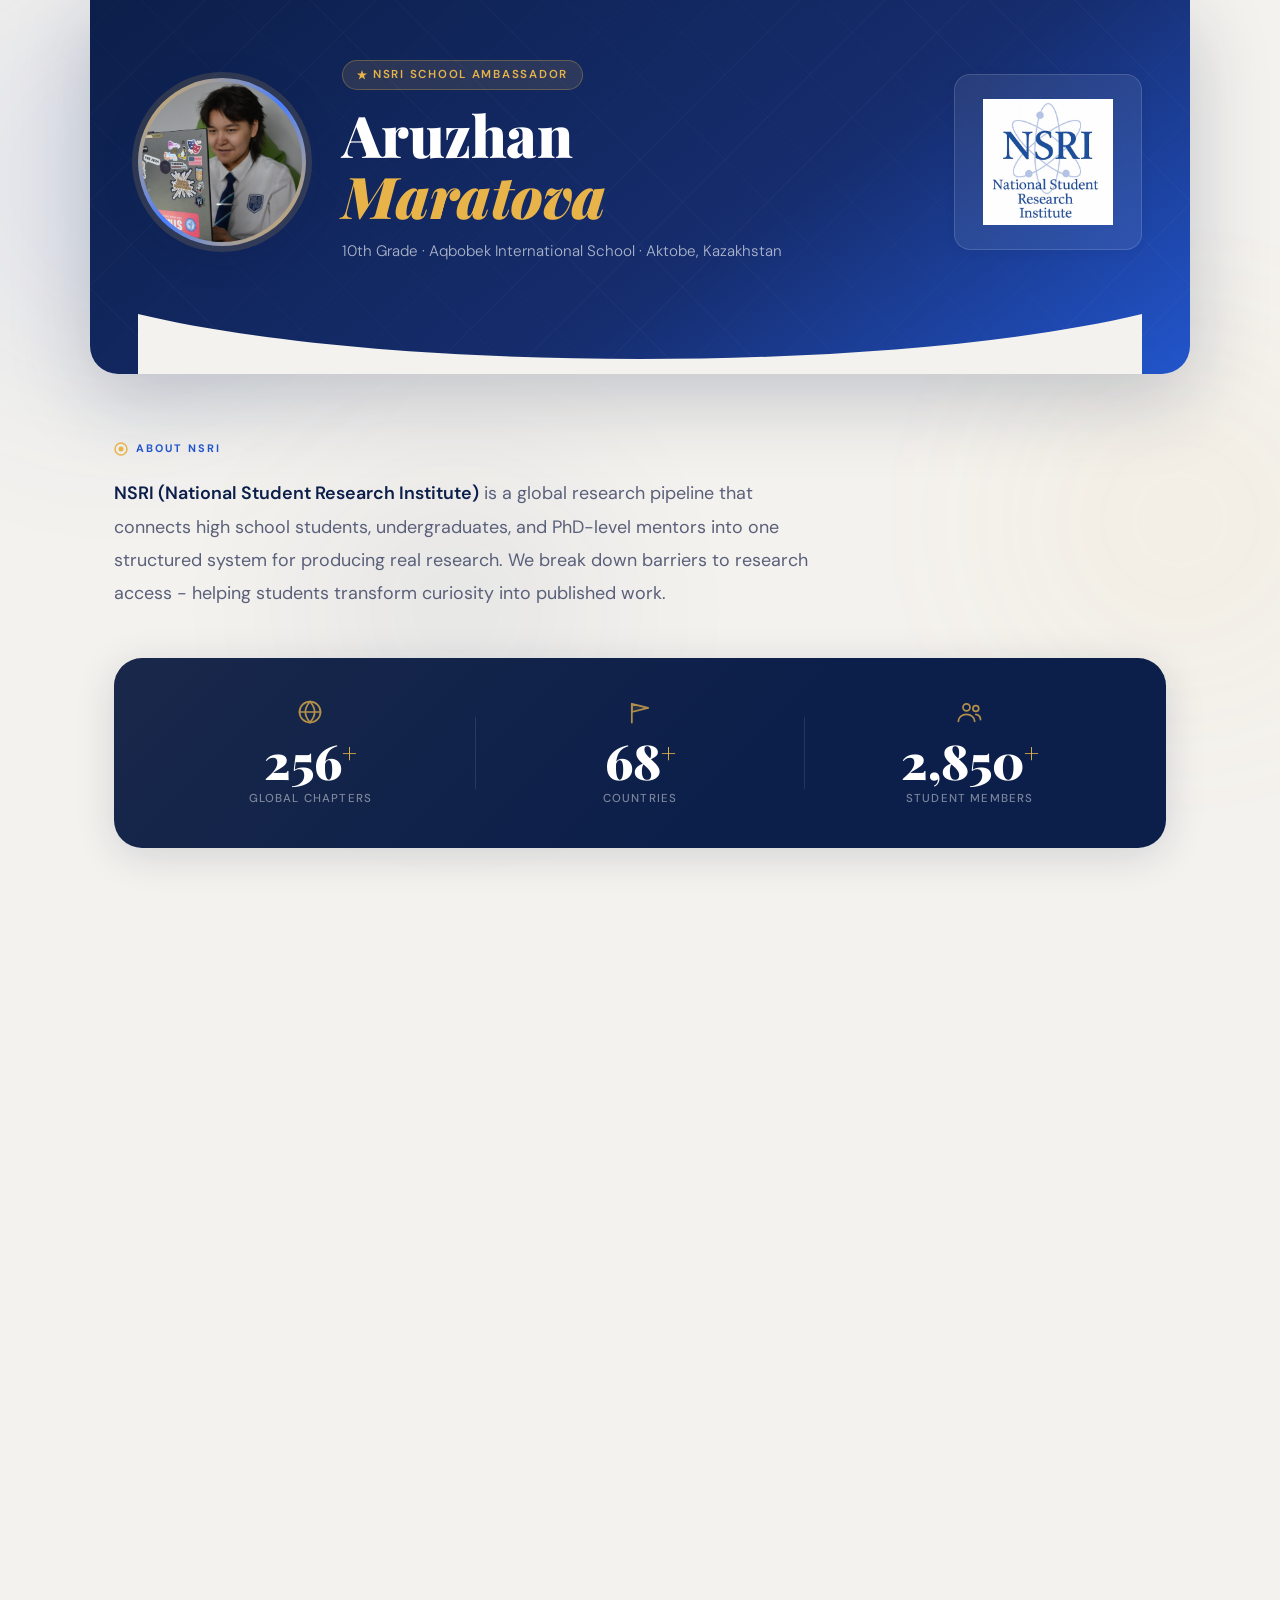
==== commit 929c1690: "Update index.html" ====
--- a/index.html
+++ b/index.html
@@ -103,7 +103,7 @@
             <circle cx="12" cy="12" r="9" stroke="currentColor" stroke-width="1.5"/>
             <path d="M12 3c-2.5 3-4 5.5-4 9s1.5 6 4 9M12 3c2.5 3 4 5.5 4 9s-1.5 6-4 9M3 12h18" stroke="currentColor" stroke-width="1.5" stroke-linecap="round"/>
           </svg>
-          <span class="stat-num" data-target="256">256+</span>
+          <span class="stat-num" data-target="256">256 +</span>
           <span class="stat-lbl">Global Chapters</span>
         </div>
         <div class="stat-sep" aria-hidden="true"></div>
@@ -113,7 +113,7 @@
             <path d="M5 21V5" stroke="currentColor" stroke-width="1.5" stroke-linecap="round"/>
             <path d="M5 5l14 3.5L5 12V5z" stroke="currentColor" stroke-width="1.5" stroke-linejoin="round" fill="currentColor" fill-opacity=".15"/>
           </svg>
-          <span class="stat-num" data-target="68">68+</span>
+          <span class="stat-num" data-target="68">68 +</span>
           <span class="stat-lbl">Countries</span>
         </div>
         <div class="stat-sep" aria-hidden="true"></div>
@@ -125,7 +125,7 @@
             <path d="M2 20c0-3.3 3.1-6 7-6s7 2.7 7 6" stroke="currentColor" stroke-width="1.5" stroke-linecap="round"/>
             <path d="M17 14c2.2.4 4 2.2 4 4.5" stroke="currentColor" stroke-width="1.5" stroke-linecap="round"/>
           </svg>
-          <span class="stat-num" data-target="2850">2,850+</span>
+          <span class="stat-num" data-target="2850">2,850 +</span>
           <span class="stat-lbl">Student Members</span>
         </div>
       </section>
